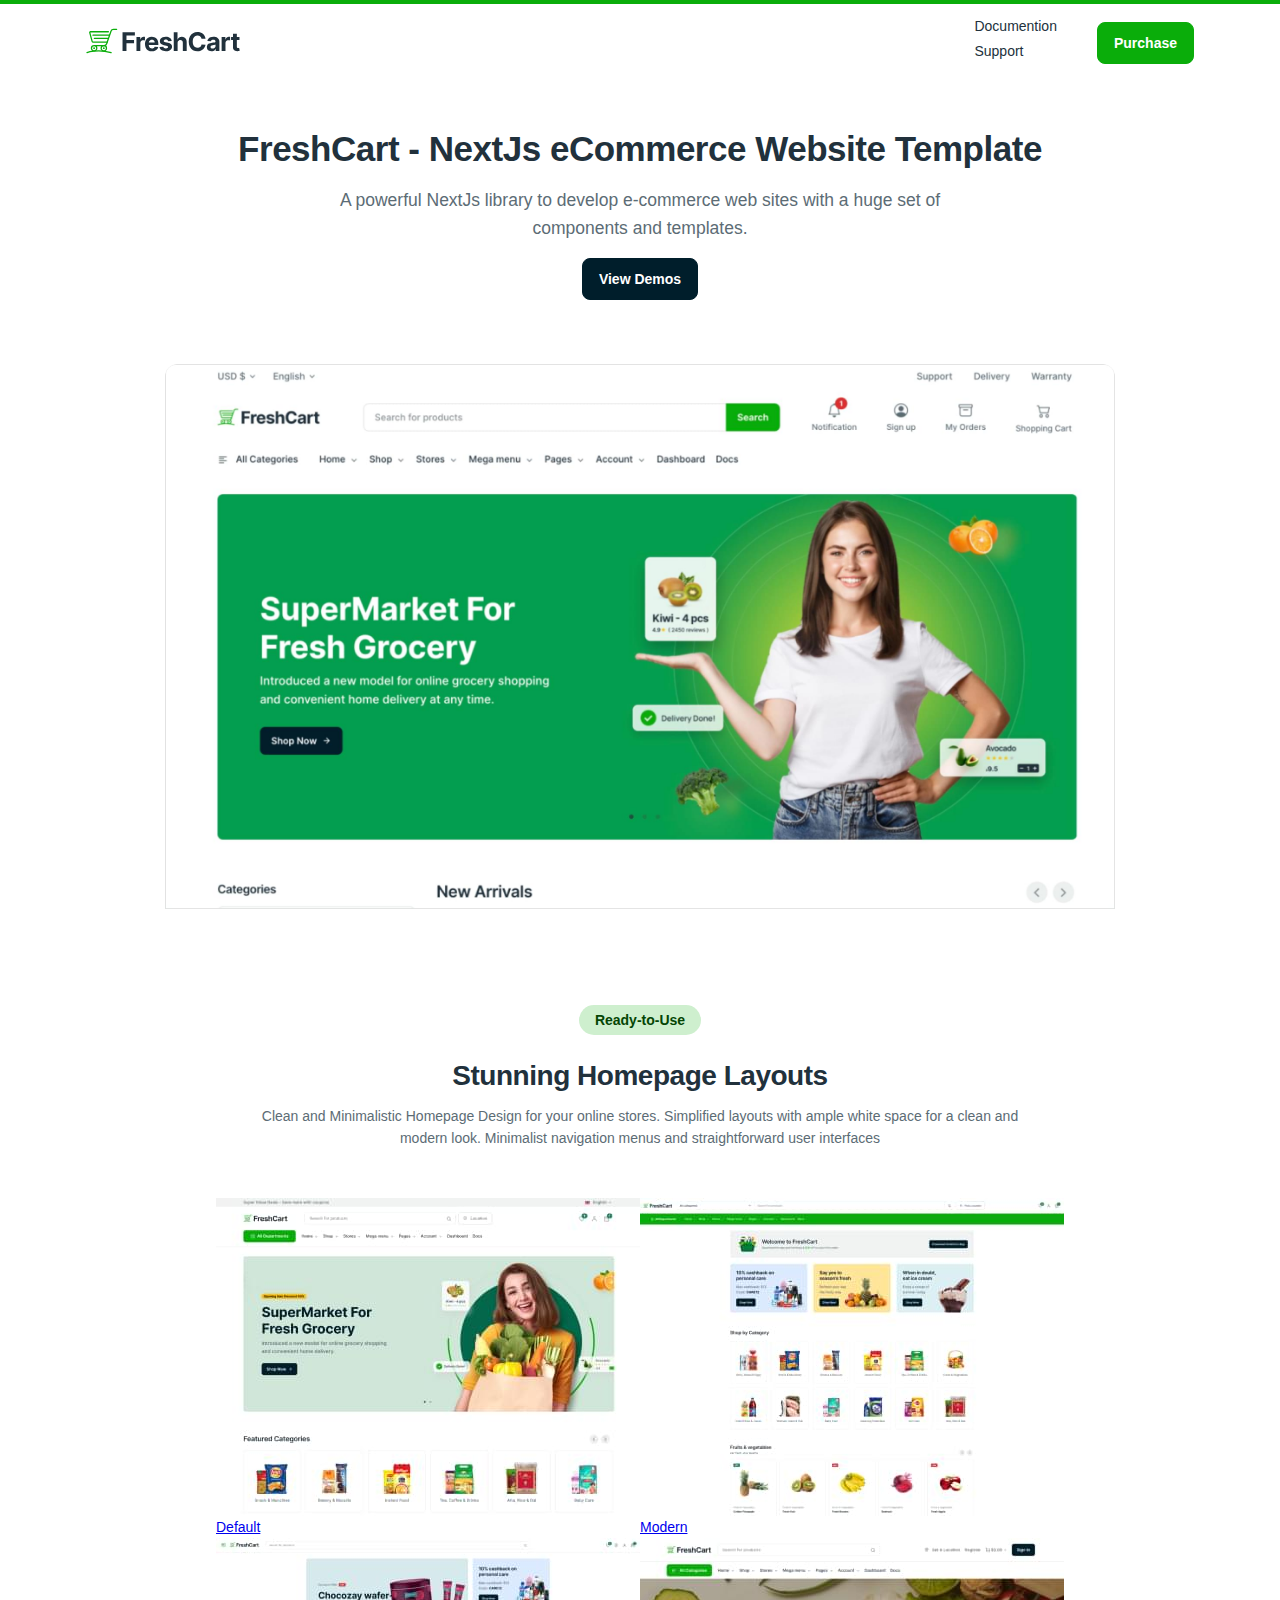
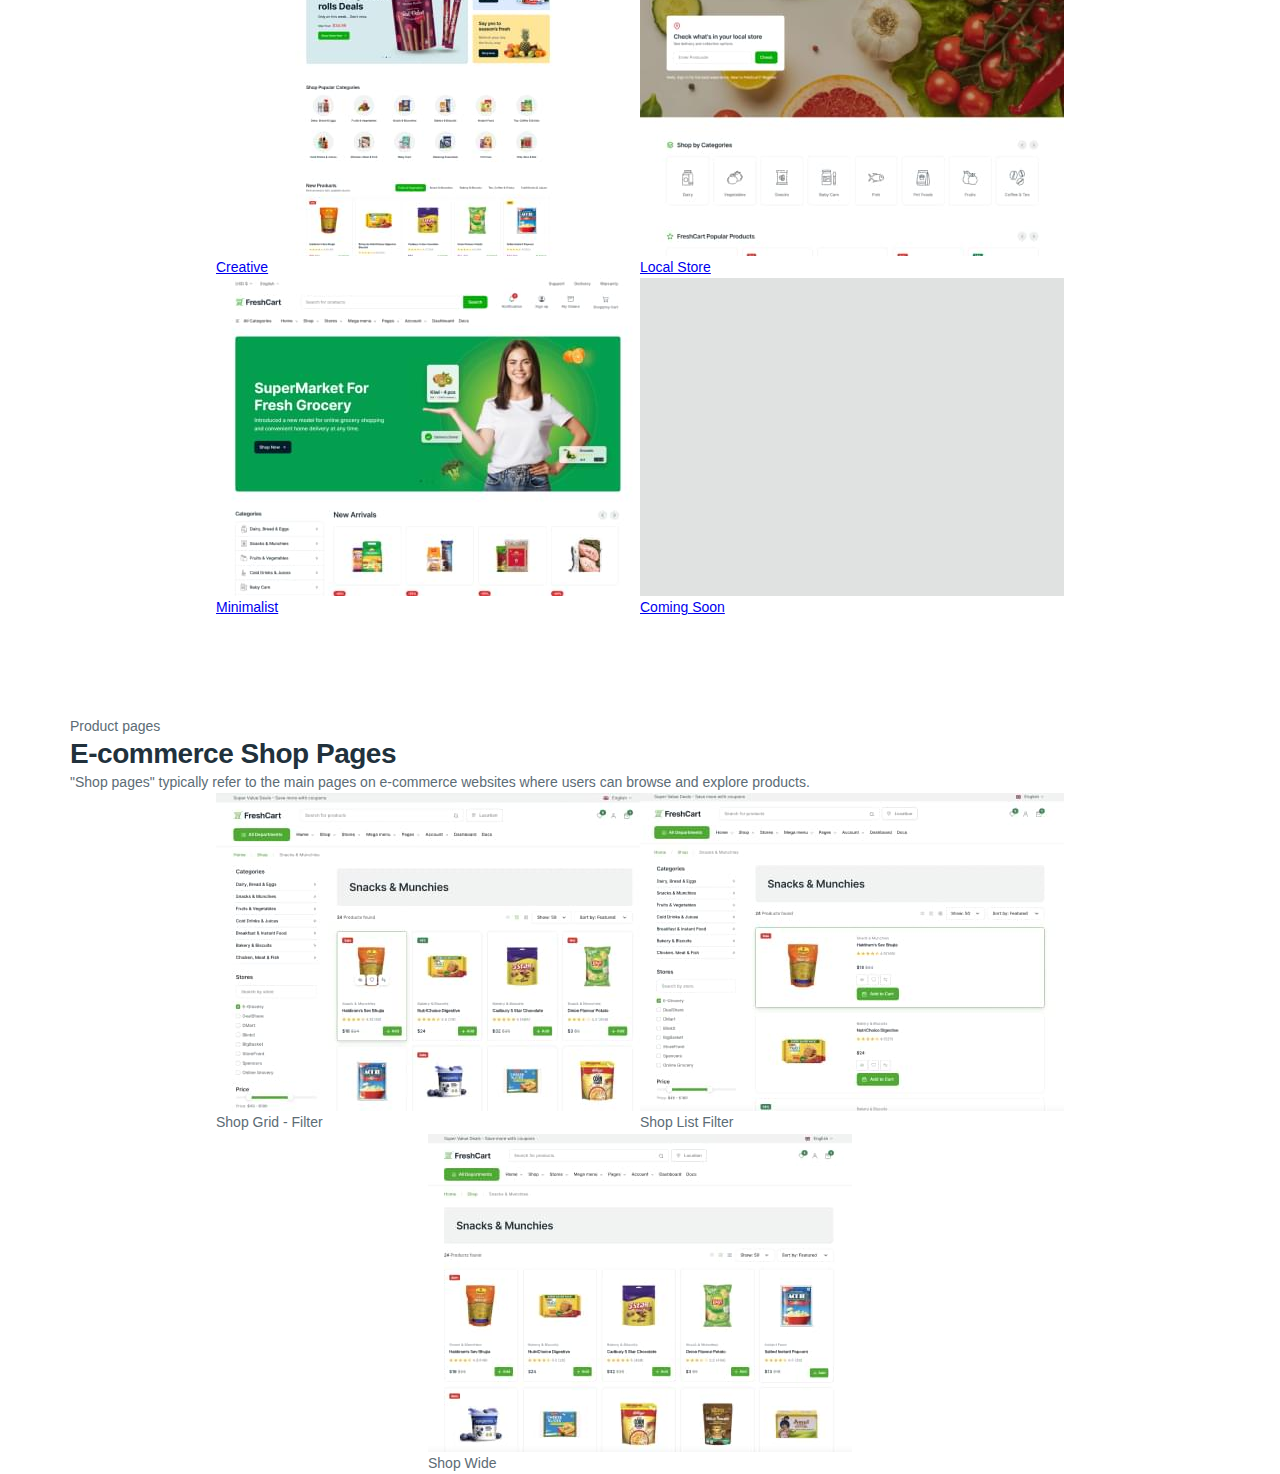
==== eCommerce_responsive/index.html @ 1b7510a8 "Ecommerce template with responsive" ====
<!DOCTYPE html>
<html lang="en">
<head>
    <meta charset="UTF-8">
    <meta name="viewport" content="width=device-width, initial-scale=1.0">
    <link rel="stylesheet" href="reset.css">
    <link rel="stylesheet" href="style.css">
    <title>eCommerce with responsive</title>
</head>
<body>
    <header>
        <nav class="navbar">
            <div class="container px-0">
                <a href="./index.html" class="navbar-brand">
                    <img src="../assets/freshcart-logo.svg" alt="freshcart">
                </a>
                <!-- <button></button> -->
                <div class="navbar-collapse">
                    <ul class="navbar-nav">
                        <li class="nav-item">
                            <a href="#" class="nav-link">Documention</a>
                        </li>
                        <li class="nav-item">
                            <a href="#" class="nav-link">Support</a>
                        </li>
                    </ul>
                    <div>
                        <a href="#" class="btn btn-primary">
                            Purchase
                        </a>
                    </div>
                </div>
            </div>
        </nav>
    </header>
    <main>
        <section class="pt-md-15" style="background-image: url(../assets/light-patten.svg) no-repeat; background-position: center; background-size: cover;">
            <div class="container">
                <div class="row gap-12 text-center">
                    <div class="offset-lg-1 col-lg-10 col-12">
                        <div class="text-center d-flex flex-column gap-12">
                            <div class="title">
                                <h1>FreshCart - NextJs eCommerce Website Template</h1>
                                <p>A powerful NextJs library to develop e-commerce web sites with a huge set of components and templates.</p>
                                <div>
                                    <a href="#" class="btn btn-dark">View Demos</a>
                                </div>
                            </div>
                            <div class="demo-img">
                                <img src="../assets/landing-img-1.jpg" alt="landing" class="demo-img">
                            </div>
                        </div>
                    </div>
                </div>
            </div>
        </section>
        <!-- home page  -->
        <section class="home_page py-lg-15 py-10">
            <div class="container">
                <div class="row">
                    <div class="col-lg-8 col-md-10 col-12 text-center">
                        <div class="home-page-text">
                            <div>
                                <span class="home-page-btn">Ready-to-Use</span>
                            </div>
                            <div class="home-text-main">
                                <h2>Stunning Homepage Layouts</h2>
                                <p>Clean and Minimalistic Homepage Design for your online stores. Simplified layouts with ample white space for a clean and modern look. Minimalist navigation menus and straightforward user interfaces</p>
                            </div>
                        </div>
                    </div>
                </div>
                <div class="row">
                    <div class="img_card">
                        <div class="card_content">
                            <div class="card">
                                <a href="#" target="_blank">
                                    <img src="../assets/home-page-1.jpg" alt="page-1" class="img">
                                </a>
                            </div>
                            <h3>
                                <a href="#">Default</a>
                            </h3>
                        </div>
                    </div>
                    <div class="img_card">
                        <div class="card_content">
                            <div class="card">
                                <a href="#" target="_blank">
                                    <img src="../assets/home-page-2.jpg" alt="page-2" class="img">
                                </a>
                            </div>
                            <h3>
                                <a href="#">Modern</a>
                            </h3>
                        </div>
                    </div>
                    <div class="img_card">
                        <div class="card_content">
                            <div class="card">
                                <a href="#" target="_blank">
                                    <img src="../assets/home-page-3.jpg" alt="page-3" class="img">
                                </a>
                            </div>
                            <h3>
                                <a href="#">Creative</a>
                            </h3>
                        </div>
                    </div>
                    <div class="img_card">
                        <div class="card_content">
                            <div class="card">
                                <a href="#" target="_blank">
                                    <img src="../assets/home-page-4.jpg" alt="page-4" class="img">
                                </a>
                            </div>
                            <h3>
                                <a href="#">Local Store</a>
                            </h3>
                        </div>
                    </div>
                    <div class="img_card">
                        <div class="card_content">
                            <div class="card">
                                <a href="#" target="_blank">
                                    <img src="../assets/home-page-5.jpg" alt="page-5" class="img">
                                </a>
                            </div>
                            <h3>
                                <a href="#">Minimalist</a>
                            </h3>
                        </div>
                    </div>
                    <div class="img_card">
                        <div class="card_content">
                            <div class="card">
                                <a href="#" target="_blank">
                                    <img src="../assets/homepage-coming-soon.jpg" alt="page-6" class="img">
                                </a>
                            </div>
                            <h3>
                                <a href="#">Coming Soon</a>
                            </h3>
                        </div>
                    </div>
                </div>
            </div>
        </section>
        <!-- features -->
        <section class="features">
            <div class="container">
                <div class="row"></div>
                <div class="row g-6">
                    <div></div>
                    <div></div>
                    <div></div>
                    <div></div>
                    <div></div>
                </div>
            </div>
        </section>
        <!-- shope pages -->
        <section class="shope_pages">
            <div class="container">
                <div class="row">
                    <div class="col-12">
                        <div>
                            <div>
                                <span>Product pages</span>
                            </div>
                            <div>
                                <h2>E-commerce Shop Pages</h2>
                                <p>"Shop pages" typically refer to the main pages on e-commerce websites where users can browse and explore products.</p>
                            </div>
                        </div>
                    </div>
                </div>
                <div class="row gy-lg-10 g-6">
                    <div>
                        <div class="card card-lift">
                            <img src="../assets/shop-grid-filter.jpg" alt="shop-grid-filter">
                        </div>
                        <h5>
                            Shop Grid - Filter
                        </h5>
                    </div>
                    <div>
                        <div class="card card-lift">
                            <img src="../assets/shop-list-filter.jpg" alt="shop-list-filter">
                        </div>
                        <h5>
                            Shop List Filter
                        </h5>
                    </div>
                    <div>
                        <div class="card card-lift">
                            <img src="../assets/shop-wide.jpg" alt="shop-wide">
                        </div>
                        <h5>
                            Shop Wide
                        </h5>
                    </div>
                </div>
            </div>
        </section>
        <!-- theme -->
        <section class="theme">
            <div class="container">
                <div class="row"></div>
                <div class="row ...">
                    <div></div>
                    <div></div>
                    <div></div>
                    <div></div>
                    <div></div>
                    <div></div>
                    <div></div>
                    <div></div>
                    <div></div>
                </div>
            </div>
        </section>
    </main>
    <footer>
        <!-- template -->
        <section class="template">
            <div class="container">
                <div class="row">
                    <div>
                        <div>
                            <div></div>
                            <div></div>
                        </div>
                    </div>
                </div>
            </div>
        </section>
    </footer>
</body>
</html>
---- eCommerce_responsive/style.css ----
* {
   
    box-sizing: border-box;
}
body {
    display: block;
    font-family: 'Inter', sans-serif;
    font-size: 0.875rem;
    font-weight: 500;
    line-height: 1.6;
    color: #5c6c75;
}
img {
    vertical-align: middle;
}
.px-0 {
    padding-left: 0;
    padding-right: 0;
}
.navbar {
    display: flex;
    position: absolute;
    align-items: center;
    justify-content: space-between;
    width: 100%;
    flex-wrap: wrap;
    padding: 0.625rem 1rem;
    border-width: 4px;
    border-top: 4px solid rgba(10, 173, 10, 1);
}
nav .container {
    display: flex;
    justify-content: space-between;
    align-items: center;
    margin: 0 auto;
    flex-wrap: inherit;
}
.navbar-brand {
    padding-bottom: .2rem;
    padding-top: 0;
    color: rgba(0, 0, 0, .9);
    font-size: 1.09375rem;
    margin-right: 1rem;
}
.navbar-collapse {
    display: flex;
    flex-basis: auto;
    flex-grow: 1;
    align-items: center;
}
.collapse:not(.show) {
    display: none;
}
.navbar-nav {
    display: flex;
    flex-direction: row;
    list-style: none;
    padding-left: 0;
    margin-left: auto;
    margin-bottom: .5rem;
    margin-right: 1rem;
}
.nav-link {
    display: block;
    color: #21313c;
    text-decoration: none;
    padding: 0 .5rem 0 .5rem;
    margin-right: 1rem;
    line-height: 1.8;
    font-size: 0.875rem;
    font-weight: 500;
}
.btn-primary {
    --background-color: #0aad0a;
    --border-color: #0aad0a;
}
.btn-dark {
    --background-color: #001e2b;
    --border-color: #001e2b;
}
.btn {
    display: inline-block; 
    padding: 0.55rem 1rem;
    background-color: var(--background-color);
    border: 1px solid var(--border-color);
    border-radius: 0.5rem;
    font-size: 0.875rem;
    font-weight: 600;
    line-height: 1.6;
    text-decoration: none;
    color: #fff;
}
.container {
    width: 100%;
    padding-left : 1rem;
    padding-right: 1rem;
    margin-left : auto;
    margin-right: auto;
    width: 100%;
}
.row {
    display: flex;
    flex-wrap: wrap;
    margin-right: -1rem;
    margin-left: -1rem;
    margin-top: 0;
    justify-content: center;
}
.title {
    display: flex;
    flex-direction: column;
    gap: 1rem;
    justify-content: center;
    align-items: center;
}
.title h1 {
    margin-bottom: 0;
    font-weight: 700;
    letter-spacing: -0.03rem;
    font-size: calc(1.34375rem + 1.125vw);
    color: #21313c;
    line-height: 1.2;
    margin-top: 0;
}
.title p {
    display: block;
    text-align: center;
    font-size: 1.09375rem;
    font-weight: 500;
    color: #5c6c75;
    line-height: 1.6;
}
.text-center {
    text-align: center;
}
.gap-12 {
    gap: 4rem;
}
.col-12 {
    flex: 0 0 auto;
    width: 100%;
}
.flex-column {
    flex-direction: column;
}
.d-flex {
    display: flex;
}
.py-10 {
    padding: 3rem 0 3rem 0;
}
.demo-img {
    height: auto;
    width: 100%;
    border-top-left-radius: 0.75rem;
    border-top-right-radius: 0.75rem;
    vertical-align: middle;
    overflow: clip;
}
/* home page */
.home {
    display: block;
    padding: 3rem 0 3rem 0;
}
.home-page-btn {
    display: inline-block;
    border-radius: 50rem;
    background-color: #ceefce;
    color: #044504;
    font-size: .875rem;
    padding: .5rem 1rem .5rem 1rem;
    font-weight: 700;
    line-height: 1;
    text-align: center;
    vertical-align: baseline;
    white-space: nowrap;
}
.home-page-text {
    display: flex;
    flex-direction: column;
    text-align: center;
    margin-bottom: 3rem;
    gap: 1.5rem;
}
.home-text-main {
    display: flex;
    flex-direction: column;
    gap: .75rem;
}
h2 {
    color: #21313c;
    font-weight: 600;
    line-height: 1.2;
    font-size: calc(1.3rem + .6vw);
    letter-spacing: -.03rem;
}
@media (min-width: 576px){
    .container {
        max-width: 540px;
    }
    .navbar-nav {
        flex-direction: column;
    }
}
@media (min-width: 768px){
    .container {
        max-width: 720px;
    }
    .navbar {
        flex-wrap: nowrap;
        justify-content: flex-start;
    }
    .navbar-nav {
        flex-direction: column;
    }
    .title p {
        margin: 0 5rem 0 5rem;
    }
    .pt-md-15 {
        padding-top: 6rem;
    }
    .col-md-10 {
        flex: 0 0 auto;
        width: 83.33333333333%;
    }
}
@media (min-width: 992px){
    .offset-lg-1 {
        /* margin-left: 8.3333333333% */
    }
    .col-lg-10 {
        flex: 0 0 auto;
        width: 83.333333333%;
    }
    .col-lg-8 {
        flex: 0 0 auto;
        width: 66.6666666667%;
    }
    .container {
        max-width: 960px;
    }
    .pt-md-15 {
        padding-top: 8rem;
    }
    .py-lg-15 {
        padding: 6rem 0 6rem 0;
    }
}
@media (min-width: 1200px){
    .container {
        max-width: 1140px;
    }
    .title p {
        margin: 0 10rem 0 10rem;
    }
    .title h1 {
        font-size: 2.1875rem;
    }
    h2 {
        font-size: 1.75rem;
    }
}
@media (min-width: 1400px){
    .container {
        max-width: 1320px;
    }
    .navbar-nav{
        display: flex;
        flex-direction: row;
    }
    .mx-xxl-9 {
        margin: 0 2.5rem 0 2.5rem;
    }
}
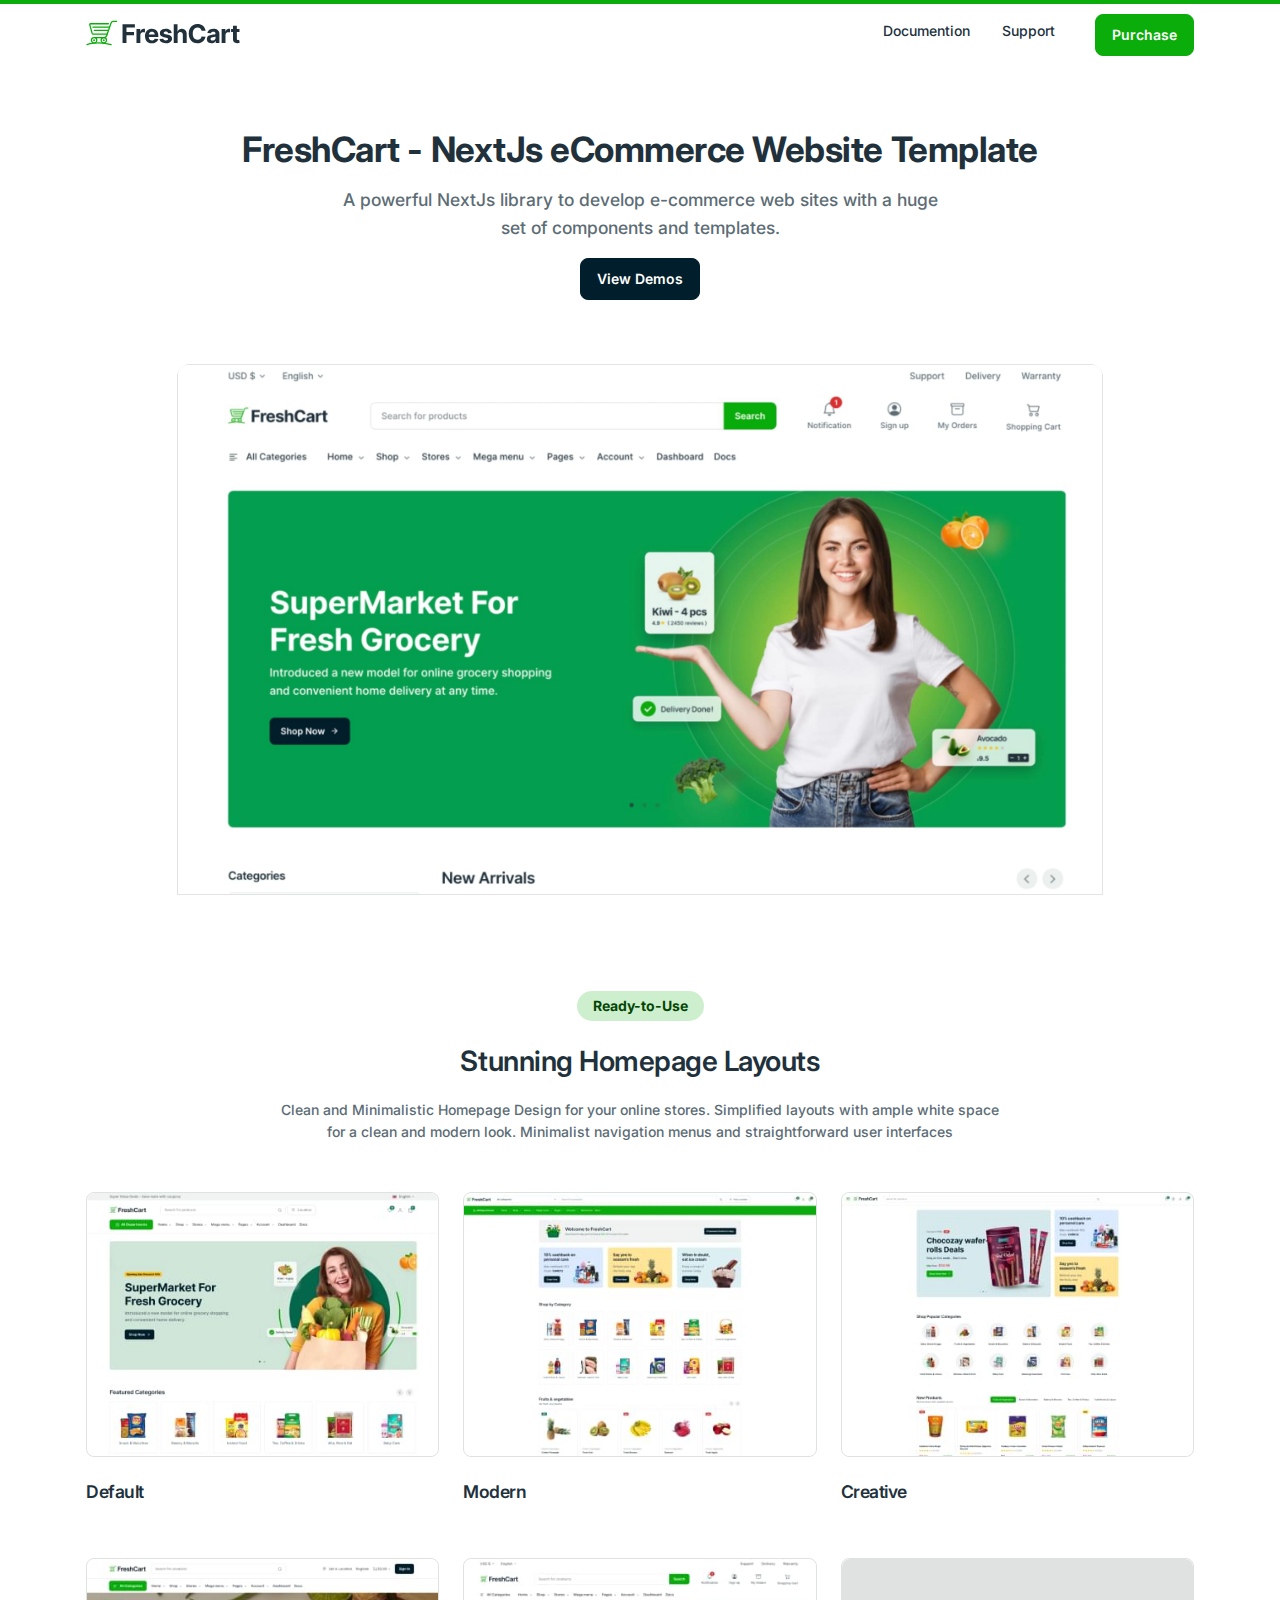
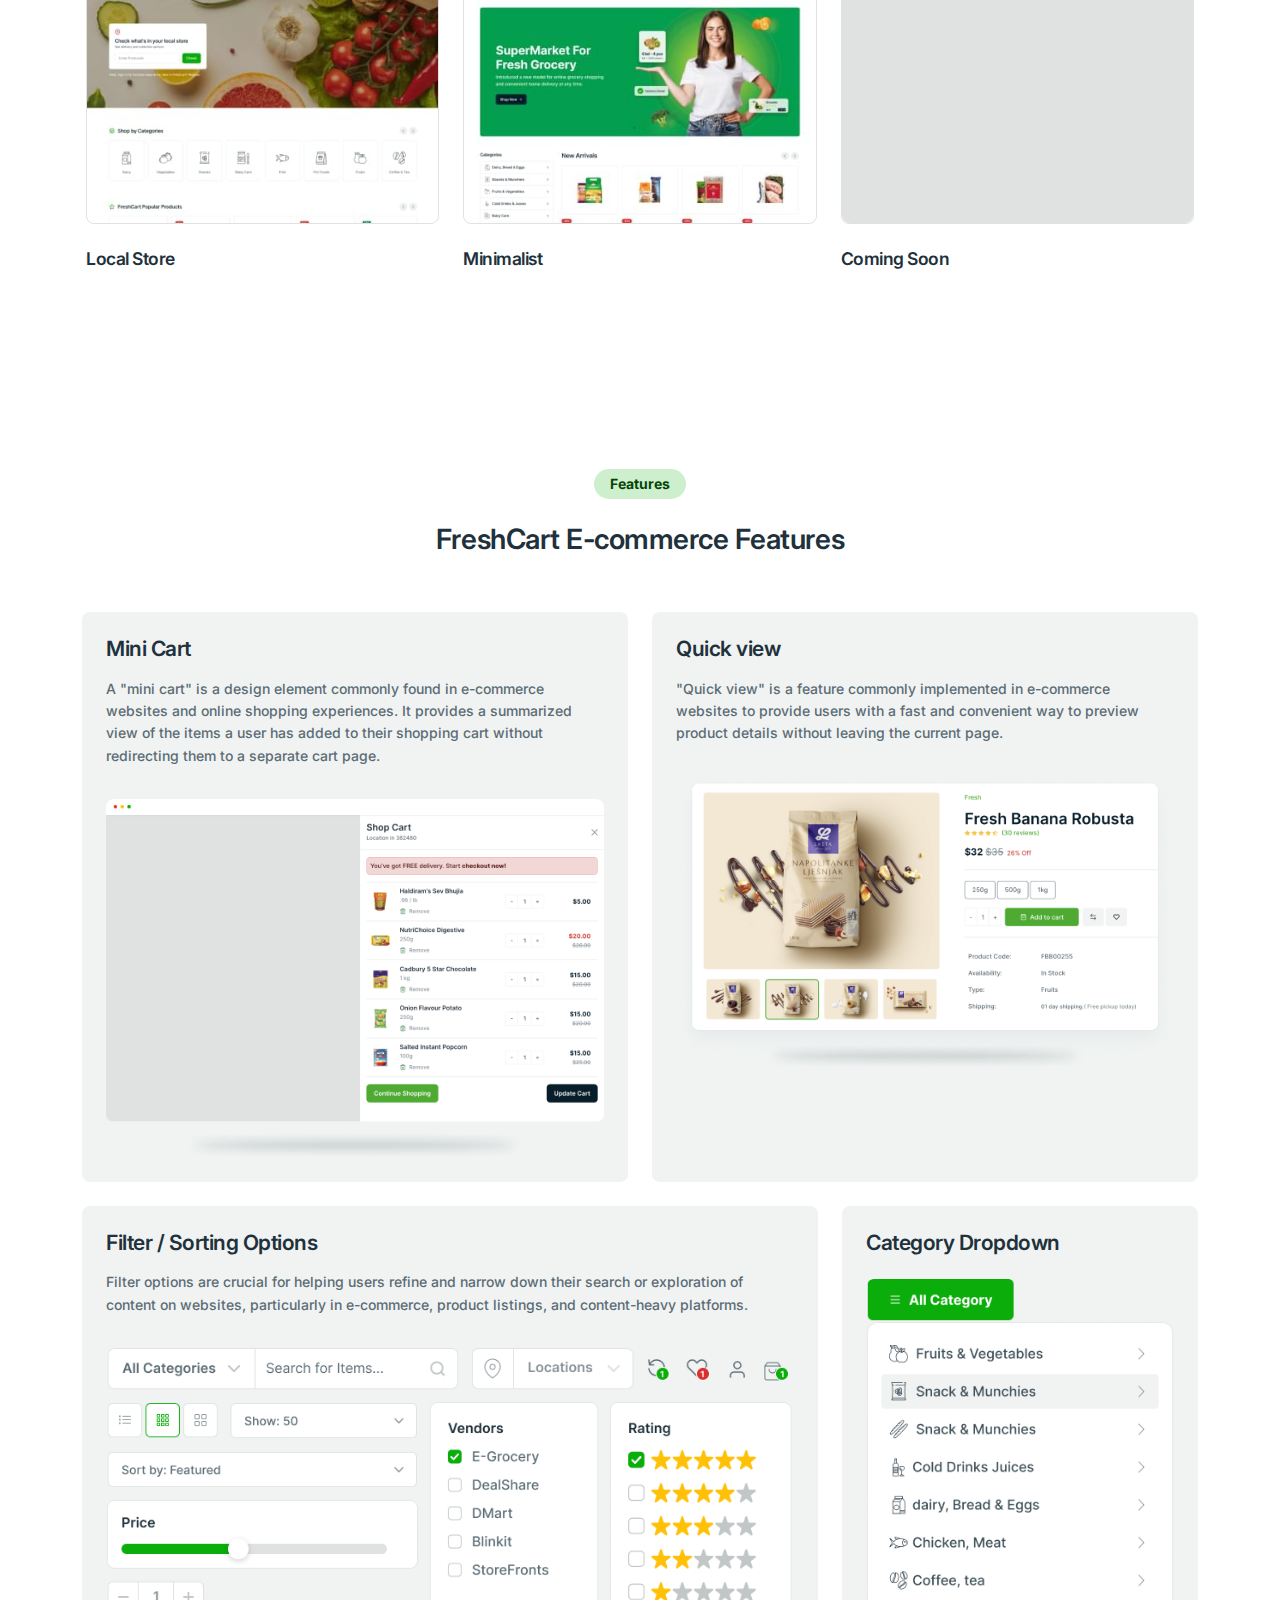
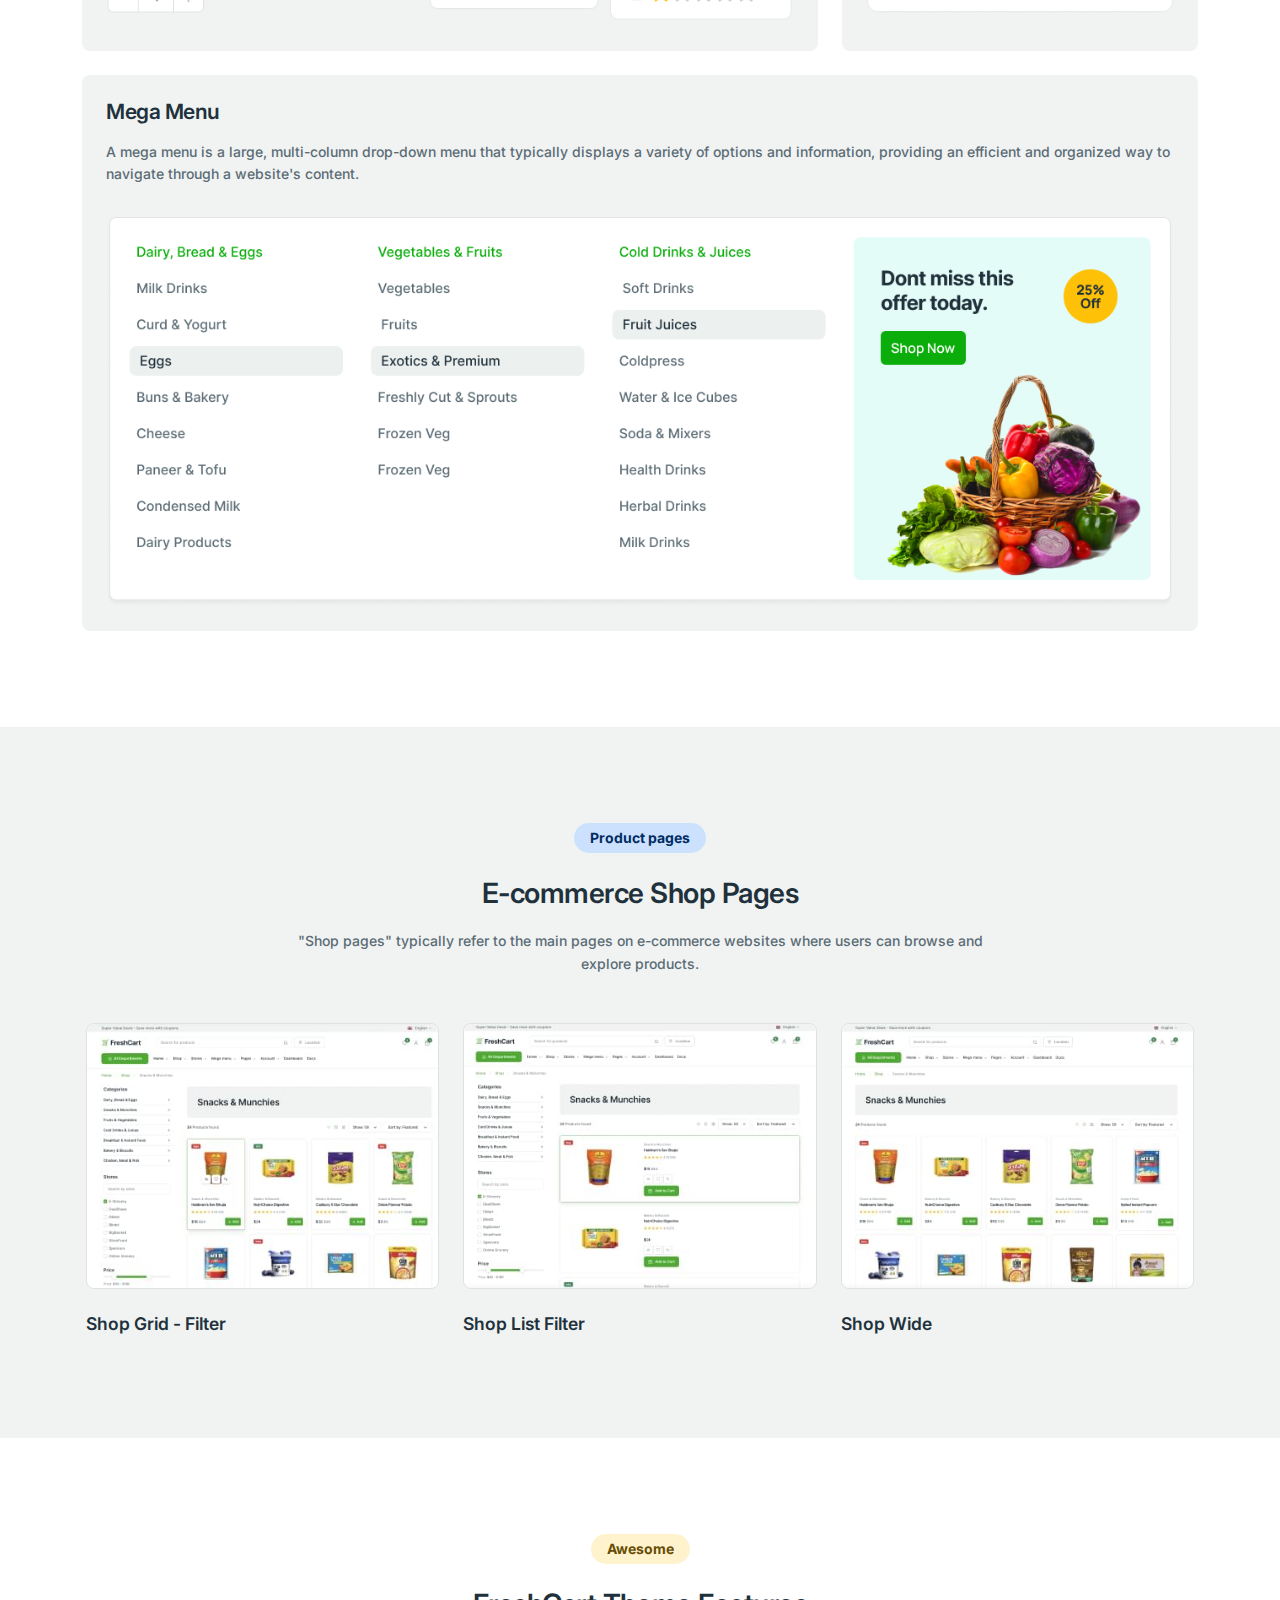
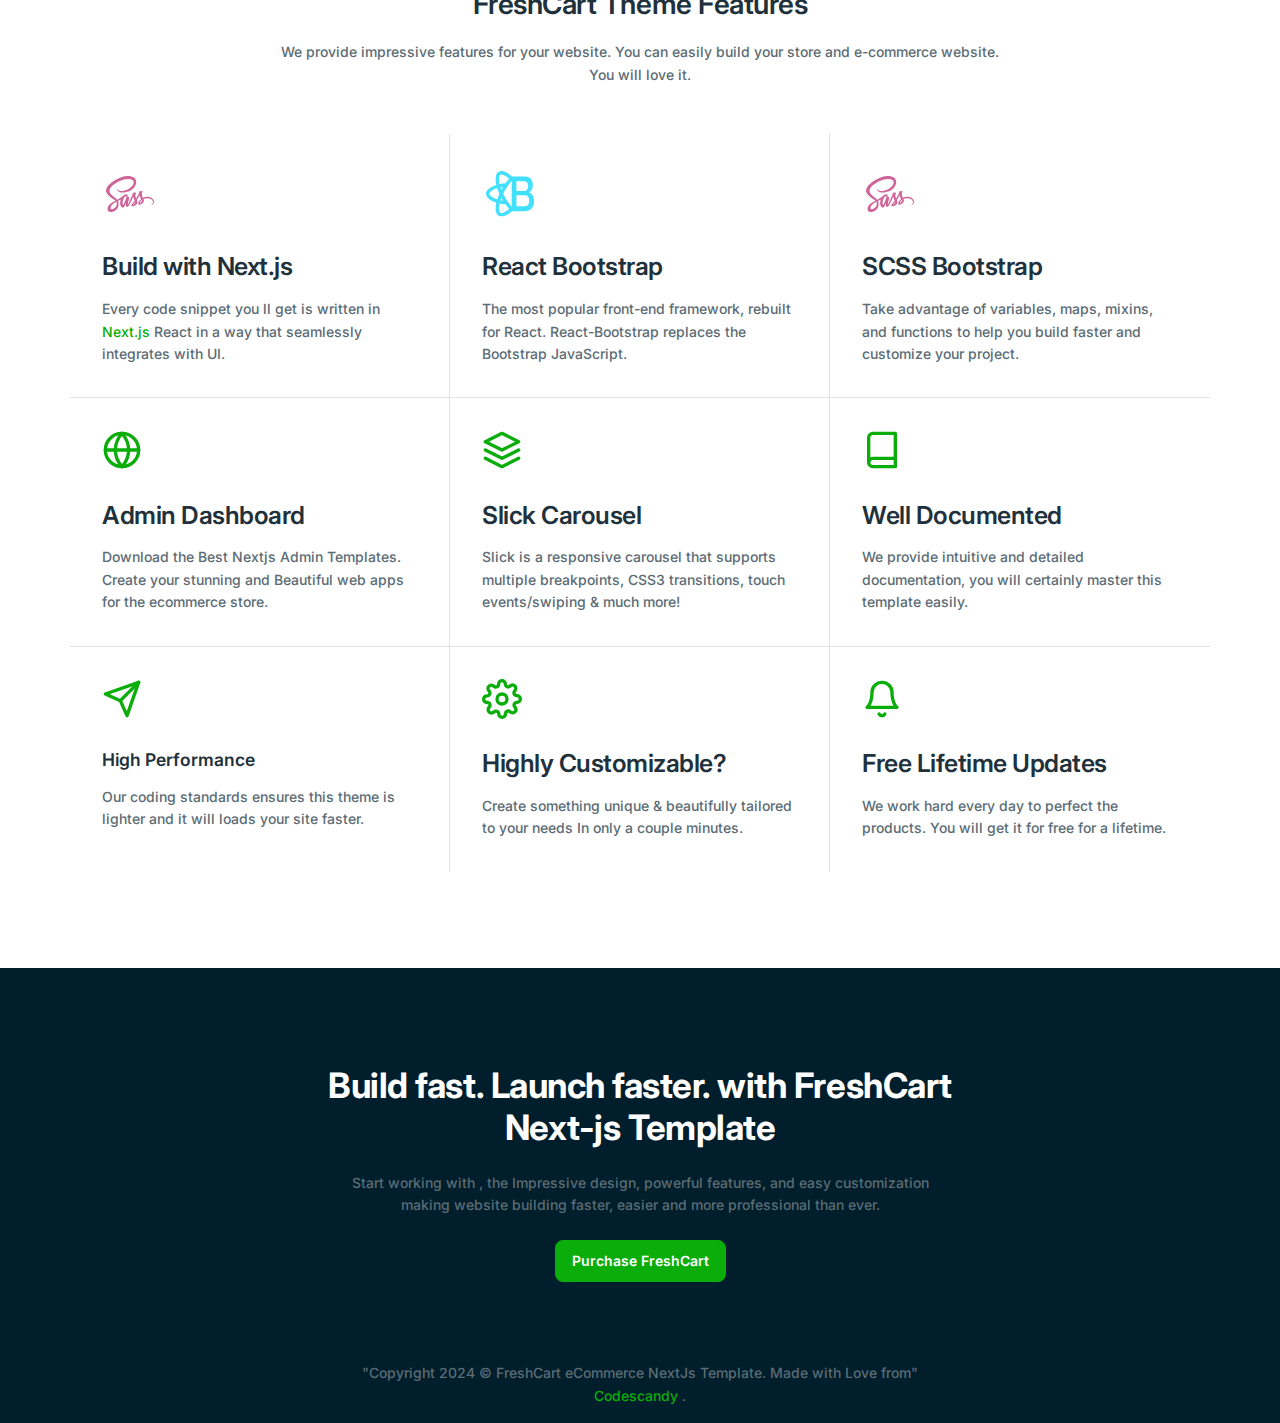
==== commit ccb98655: "Completed: eCommerce website template with Responsive" ====
--- a/eCommerce_responsive/index.html
+++ b/eCommerce_responsive/index.html
@@ -3,6 +3,9 @@
 <head>
     <meta charset="UTF-8">
     <meta name="viewport" content="width=device-width, initial-scale=1.0">
+    <link rel="preconnect" href="https://fonts.googleapis.com">
+    <link rel="preconnect" href="https://fonts.gstatic.com" crossorigin>
+    <link href="https://fonts.googleapis.com/css2?family=Inter:ital,opsz,wght@0,14..32,100..900;1,14..32,100..900&family=Source+Code+Pro:ital,wght@0,200..900;1,200..900&display=swap" rel="stylesheet">
     <link rel="stylesheet" href="reset.css">
     <link rel="stylesheet" href="style.css">
     <title>eCommerce with responsive</title>
@@ -34,7 +37,7 @@
         </nav>
     </header>
     <main>
-        <section class="pt-md-15" style="background-image: url(../assets/light-patten.svg) no-repeat; background-position: center; background-size: cover;">
+        <section class="pt-md-15" style="background: url(https://freshcart-nextjs.codescandy.com/assets/images/overview/light-patten.svg) no-repeat; background-position: center; background-size: cover">
             <div class="container">
                 <div class="row gap-12 text-center">
                     <div class="offset-lg-1 col-lg-10 col-12">
@@ -55,7 +58,7 @@
             </div>
         </section>
         <!-- home page  -->
-        <section class="home_page py-lg-15 py-10">
+        <section class="home_page py-lg-15 py-10" style="background-color: #fff;">
             <div class="container">
                 <div class="row">
                     <div class="col-lg-8 col-md-10 col-12 text-center">
@@ -70,16 +73,16 @@
                         </div>
                     </div>
                 </div>
-                <div class="row">
-                    <div class="img_card">
-                        <div class="card_content">
-                            <div class="card">
-                                <a href="#" target="_blank">
-                                    <img src="../assets/home-page-1.jpg" alt="page-1" class="img">
-                                </a>
-                            </div>
-                            <h3>
-                                <a href="#">Default</a>
+                <div class="row home_page_img g-6">
+                    <div class="img_card">
+                        <div class="card_content">
+                            <div class="card">
+                                <a href="#" target="_blank">
+                                    <img src="../assets/home-page-1.jpg" alt="page-1" class="img_main">
+                                </a>
+                            </div>
+                            <h3 class="h5">
+                                <a href="#" class="text-inherit">Default</a>
                             </h3>
                         </div>
                     </div>
@@ -87,11 +90,11 @@
                         <div class="card_content">
                             <div class="card">
                                 <a href="#" target="_blank">
-                                    <img src="../assets/home-page-2.jpg" alt="page-2" class="img">
-                                </a>
-                            </div>
-                            <h3>
-                                <a href="#">Modern</a>
+                                    <img src="../assets/home-page-2.jpg" alt="page-2" class="img_main">
+                                </a>
+                            </div>
+                            <h3 class="h5">
+                                <a href="#" class="text-inherit">Modern</a>
                             </h3>
                         </div>
                     </div>
@@ -99,11 +102,11 @@
                         <div class="card_content">
                             <div class="card">
                                 <a href="#" target="_blank">
-                                    <img src="../assets/home-page-3.jpg" alt="page-3" class="img">
-                                </a>
-                            </div>
-                            <h3>
-                                <a href="#">Creative</a>
+                                    <img src="../assets/home-page-3.jpg" alt="page-3" class="img_main">
+                                </a>
+                            </div>
+                            <h3 class="h5">
+                                <a href="#" class="text-inherit">Creative</a>
                             </h3>
                         </div>
                     </div>
@@ -111,11 +114,11 @@
                         <div class="card_content">
                             <div class="card">
                                 <a href="#" target="_blank">
-                                    <img src="../assets/home-page-4.jpg" alt="page-4" class="img">
-                                </a>
-                            </div>
-                            <h3>
-                                <a href="#">Local Store</a>
+                                    <img src="../assets/home-page-4.jpg" alt="page-4" class="img_main">
+                                </a>
+                            </div>
+                            <h3 class="h5">
+                                <a href="#" class="text-inherit">Local Store</a>
                             </h3>
                         </div>
                     </div>
@@ -123,11 +126,11 @@
                         <div class="card_content">
                             <div class="card">
                                 <a href="#" target="_blank">
-                                    <img src="../assets/home-page-5.jpg" alt="page-5" class="img">
-                                </a>
-                            </div>
-                            <h3>
-                                <a href="#">Minimalist</a>
+                                    <img src="../assets/home-page-5.jpg" alt="page-5" class="img_main">
+                                </a>
+                            </div>
+                            <h3 class="h5">
+                                <a href="#" class="text-inherit">Minimalist</a>
                             </h3>
                         </div>
                     </div>
@@ -135,11 +138,11 @@
                         <div class="card_content">
                             <div class="card">
                                 <a href="#" target="_blank">
-                                    <img src="../assets/homepage-coming-soon.jpg" alt="page-6" class="img">
-                                </a>
-                            </div>
-                            <h3>
-                                <a href="#">Coming Soon</a>
+                                    <img src="../assets/homepage-coming-soon.jpg" alt="page-6" class="img_main">
+                                </a>
+                            </div>
+                            <h3 class="h5">
+                                <a href="#" class="text-inherit">Coming Soon</a>
                             </h3>
                         </div>
                     </div>
@@ -147,76 +150,357 @@
             </div>
         </section>
         <!-- features -->
-        <section class="features">
+        <section class="py-10 py-15">
             <div class="container">
-                <div class="row"></div>
-                <div class="row g-6">
-                    <div></div>
-                    <div></div>
-                    <div></div>
-                    <div></div>
-                    <div></div>
+                <div class="row">
+                    <div class="col-lg-8 col-md-10 col-12 text-center">
+                        <div class="features-title">
+                            <div>
+                                <span class="home-page-btn">Features</span>
+                            </div>
+                            <div class="home-text-main">
+                                <h2>FreshCart E-commerce Features</h2>
+                            </div>
+                        </div>
+                    </div>
+                </div>
+                <div class="row mg-2">
+                    <div class="col-md-6">
+                        <div class="features_card gap-lg-8">
+                            <!-- text  -->
+                            <div class="features_item">
+                                <h3>Mini Cart</h3>
+                                <p class="p-12">A "mini cart" is a design element commonly found in e-commerce websites and online shopping experiences. It provides a summarized view of the items a user has added to their shopping cart without redirecting them to a separate cart page.</p>
+                            </div>
+                            <!-- image  -->
+                            <div>
+                                <img src="../assets/feature-1.png" alt="feature-1" class="features_img">
+                            </div>
+                        </div>
+                    </div>
+                    <div class="col-md-6">
+                        <div class="features_card gap-lg-8">
+                            <!-- text -->
+                            <div class="features_item">
+                                <h3>Quick view</h3>
+                                <p class="p-15">"Quick view" is a feature commonly implemented in e-commerce websites to provide users with a fast and convenient way to preview product details without leaving the current page.</p>
+                            </div>
+                            <!-- image -->
+                            <div>
+                                <img src="../assets/feature-2.png" alt="feature-2" class="features_img">
+                            </div>
+                        </div>
+                    </div>
+                    <div class="col-lg-8 col-md-6">
+                        <div class="features_card gap-lg-8">
+                            <div class="features_item">
+                                <h3>Filter / Sorting Options</h3>
+                                <p class="p-12">Filter options are crucial for helping users refine and narrow down their search or exploration of content on websites, particularly in e-commerce, product listings, and content-heavy platforms.</p>
+                            </div>
+                            <div>
+                                <img src="../assets/feature-3.png" alt="feature-3" class="features_img">
+                            </div>
+                        </div>
+                    </div>
+                    <div class="col-lg-4 col-md-6">
+                        <div class="features_card_2 gap-lg-8">
+                            <div class="features_item gap-2">
+                                <h3>Category Dropdown</h3>
+                                <div>
+                                    <img src="../assets/feature-4.png" alt="feature-4" class="features_img">
+                                </div>
+                            </div>
+                        </div>
+                    </div>
+                    <div class="col-12">
+                        <div class="features_card gap-lg-8">
+                            <div class="features_item">
+                                <h3>Mega Menu</h3>
+                                <p>A mega menu is a large, multi-column drop-down menu that typically displays a variety of options and information, providing an efficient and organized way to navigate through a website's content.</p>
+                            </div>
+                            <div>
+                                <img src="../assets/feature-5.png" alt="feature-5" class="features_img">
+                            </div>
+                        </div>
+                        
+                    </div>
                 </div>
             </div>
         </section>
         <!-- shope pages -->
-        <section class="shope_pages">
+        <section class="py-10 py-15" style="background-color: #f0f3f2">
             <div class="container">
                 <div class="row">
-                    <div class="col-12">
-                        <div>
-                            <div>
-                                <span>Product pages</span>
-                            </div>
-                            <div>
+                    <div class="col-lg-8 col-md-10 col-12 text-center">
+                        <div class="home-page-text">
+                            <div>
+                                <span class="shope-page-btn">Product pages</span>
+                            </div>
+                            <div class="home-text-main">
                                 <h2>E-commerce Shop Pages</h2>
                                 <p>"Shop pages" typically refer to the main pages on e-commerce websites where users can browse and explore products.</p>
                             </div>
                         </div>
                     </div>
                 </div>
-                <div class="row gy-lg-10 g-6">
-                    <div>
-                        <div class="card card-lift">
-                            <img src="../assets/shop-grid-filter.jpg" alt="shop-grid-filter">
-                        </div>
-                        <h5>
-                            Shop Grid - Filter
-                        </h5>
-                    </div>
-                    <div>
-                        <div class="card card-lift">
-                            <img src="../assets/shop-list-filter.jpg" alt="shop-list-filter">
-                        </div>
-                        <h5>
-                            Shop List Filter
-                        </h5>
-                    </div>
-                    <div>
-                        <div class="card card-lift">
-                            <img src="../assets/shop-wide.jpg" alt="shop-wide">
-                        </div>
-                        <h5>
-                            Shop Wide
-                        </h5>
+                <div class="row home_page_img g-6">
+                    <div class="img_card">
+                        <div class="card_content">
+                            <div class="card">
+                                <a href="#" target="_blank">
+                                    <img src="../assets/shop-grid-filter.jpg" alt="shop-grid-filter" class="img_main">
+                                </a>
+                            </div>
+                            <h5>
+                                <a href="#" class="text-inherit">Shop Grid - Filter</a>
+                            </h5>
+                        </div>
+                    </div>
+                    <div class="img_card">
+                        <div class="card_content">
+                            <div class="card">
+                                <a href="#" target="_blank">
+                                    <img src="../assets/shop-list-filter.jpg" alt="shop-list-filter" class="img_main">
+                                </a>
+                            </div>
+                            <h5>
+                                <a href="#" class="text-inherit">Shop List Filter</a>
+                            </h5>
+                        </div>
+                    </div>
+                    <div class="img_card">
+                        <div class="card_content">
+                            <div class="card">
+                                <a href="#" target="_blank">
+                                    <img src="../assets/shop-wide.jpg" alt="shop-wide" class="img_main">
+                                </a>
+                            </div>
+                            <h5>
+                                <a href="#" class="text-inherit">Shop Wide</a>
+                            </h5>
+                        </div>
                     </div>
                 </div>
             </div>
         </section>
         <!-- theme -->
-        <section class="theme">
+        <section class="py-15 py-10">
             <div class="container">
-                <div class="row"></div>
-                <div class="row ...">
-                    <div></div>
-                    <div></div>
-                    <div></div>
-                    <div></div>
-                    <div></div>
-                    <div></div>
-                    <div></div>
-                    <div></div>
-                    <div></div>
+                <div class="row">
+                    <div class="col-lg-8 col-md-10 col-12 text-center">
+                        <div class="home-page-text">
+                            <div>
+                                <span class="theme-page-btn">Awesome</span>
+                            </div>
+                            <div class="home-text-main">
+                                <h2>FreshCart Theme Features</h2>
+                                <p>We provide impressive features for your website. You can easily build your store and e-commerce website. You will love it.</p>
+                            </div>
+                        </div>
+                    </div>
+                </div>
+                <div class="theme_row row-cols-1 row-cols-md-2 row-cols-lg-3">
+                    <div class="col border-end-md border-bottom">
+                        <div class="theme_card">
+                            <!-- icon  -->
+                            <div>
+                                <svg width="56" height="56" viewBox="0 0 56 56" fill="none" xmlns="http://www.w3.org/2000/svg">
+                                    <g clip-path="url(#clip0_4374_564)">
+                                       <path
+                                          d="M45.3054 30.6812C43.6273 30.6906 42.1741 31.0937 40.9554 31.6937C40.5054 30.8031 40.0554 30.0249 39.9805 29.4437C39.8961 28.7687 39.793 28.3562 39.8961 27.55C39.9991 26.7437 40.4679 25.5999 40.4679 25.5062C40.4584 25.4218 40.3647 25.0093 39.3991 24.9999C38.4336 24.9905 37.5991 25.1874 37.5054 25.4405C37.4116 25.6937 37.2241 26.2749 37.1022 26.8749C36.9335 27.7562 35.171 30.878 34.1679 32.5187C33.8397 31.8812 33.5585 31.3187 33.5022 30.8686C33.4179 30.1937 33.3147 29.7811 33.4179 28.9749C33.521 28.1686 33.9897 27.0249 33.9897 26.9312C33.9804 26.8468 33.8866 26.4343 32.9211 26.4249C31.9554 26.4155 31.1211 26.6124 31.0273 26.8655C30.9336 27.1187 30.8305 27.7187 30.6242 28.2999C30.4272 28.8812 28.0835 34.0937 27.4741 35.453C27.1647 36.1468 26.893 36.6999 26.696 37.0749C26.4991 37.4499 26.6866 37.103 26.6679 37.1405C26.4991 37.4593 26.4054 37.6374 26.4054 37.6374V37.6469C26.2741 37.8812 26.1335 38.1062 26.0678 38.1062C26.0209 38.1062 25.9272 37.478 26.0865 36.6156C26.4334 34.8062 27.2772 31.9844 27.2679 31.8812C27.2679 31.8344 27.4272 31.3374 26.724 31.0844C26.0397 30.8312 25.796 31.2531 25.7397 31.2531C25.6834 31.2531 25.6365 31.4031 25.6365 31.4031C25.6365 31.4031 26.3959 28.2251 24.1834 28.2251C22.7959 28.2251 20.8834 29.7345 19.9365 31.1126C19.3365 31.4407 18.0615 32.1344 16.7115 32.8751C16.1959 33.1563 15.6615 33.4563 15.1553 33.7282L15.0522 33.6155C12.371 30.7562 7.41162 28.7312 7.61787 24.8874C7.69287 23.4905 8.18038 19.8062 17.143 15.3437C24.4836 11.6874 30.3617 12.6905 31.3835 14.9218C32.8366 18.1093 28.2429 24.0343 20.6117 24.8874C17.7055 25.2155 16.1772 24.0905 15.793 23.6687C15.3898 23.228 15.3336 23.2093 15.1836 23.2937C14.9398 23.4249 15.0898 23.8187 15.1836 24.053C15.4086 24.6437 16.3461 25.6937 17.9398 26.2187C19.3366 26.678 22.7492 26.9312 26.8742 25.3374C31.4961 23.5468 35.1055 18.578 34.0461 14.4249C32.968 10.1968 25.9555 8.80928 19.3273 11.1624C15.3804 12.5687 11.1054 14.7624 8.03038 17.6405C4.37412 21.053 3.79287 24.0343 4.03662 25.2718C4.88984 29.6874 10.9741 32.5655 13.4116 34.6937C13.2898 34.7592 13.1772 34.8248 13.0741 34.8812C11.8554 35.4811 7.21475 37.9093 6.05225 40.4779C4.73975 43.3842 6.2585 45.4749 7.271 45.7562C10.4023 46.628 13.6085 45.0624 15.3429 42.4843C17.0678 39.9062 16.8616 36.5593 16.0647 35.0312L16.0365 34.9749L16.9928 34.4124C17.6116 34.0468 18.221 33.7093 18.7553 33.4186C18.4554 34.2342 18.2397 35.1998 18.1272 36.6061C17.996 38.2562 18.671 40.3936 19.5616 41.2373C19.9554 41.6028 20.4241 41.6123 20.7148 41.6123C21.746 41.6123 22.2148 40.7591 22.7304 39.7373C23.3679 38.4904 23.9304 37.0467 23.9304 37.0467C23.9304 37.0467 23.2272 40.9561 25.1491 40.9561C25.8522 40.9561 26.5554 40.0467 26.8741 39.5779V39.5873C26.8741 39.5873 26.8929 39.5592 26.9304 39.4936C26.9697 39.4354 27.0072 39.376 27.0429 39.3155V39.2968C27.3241 38.8093 27.9522 37.6937 28.8897 35.8468C30.099 33.4655 31.2616 30.4843 31.2616 30.4843C31.2616 30.4843 31.3741 31.2155 31.721 32.4155C31.9272 33.1281 32.3772 33.9062 32.724 34.6655C32.4428 35.0593 32.274 35.2844 32.274 35.2844L32.2834 35.2937C32.0585 35.5937 31.8053 35.9126 31.5429 36.2312C30.5866 37.375 29.4429 38.6782 29.2929 39.0532C29.1147 39.4937 29.1523 39.8219 29.4991 40.0845C29.7522 40.272 30.2022 40.3094 30.6804 40.272C31.5429 40.2156 32.1429 40.0001 32.4429 39.8687C32.9116 39.7 33.446 39.4469 33.9616 39.0719C34.8991 38.3782 35.471 37.3938 35.4147 36.0813C35.3866 35.3595 35.1523 34.647 34.8616 33.972C34.946 33.8501 35.0305 33.7281 35.1147 33.597C36.596 31.4312 37.7397 29.0501 37.7397 29.0501C37.7397 29.0501 37.8522 29.7813 38.1991 30.9813C38.3772 31.5907 38.7335 32.2564 39.0522 32.9127C37.6647 34.0471 36.7929 35.3596 36.4929 36.2221C35.9398 37.8158 36.371 38.5377 37.1866 38.7064C37.5522 38.7814 38.0773 38.6127 38.4709 38.4439C38.9584 38.2846 39.549 38.0126 40.0929 37.6096C41.0304 36.9158 41.9304 35.9502 41.8835 34.6471C41.8554 34.0471 41.696 33.4564 41.4804 32.8939C42.6616 32.4064 44.1897 32.1252 46.1304 32.3596C50.3022 32.8471 51.1273 35.4533 50.968 36.5408C50.8086 37.6284 49.9367 38.2283 49.646 38.4158C49.3554 38.5939 49.2616 38.6597 49.2897 38.7908C49.3273 38.9878 49.4585 38.9783 49.7116 38.9409C50.0585 38.8846 51.9054 38.0503 51.9804 36.0441C52.0929 33.4656 49.646 30.6531 45.3054 30.6812ZM13.1304 41.528C11.7522 43.0374 9.81163 43.6093 8.98662 43.1218C8.096 42.6062 8.44278 40.3843 10.1397 38.7812C11.171 37.8062 12.5116 36.9062 13.3929 36.353C13.5897 36.2312 13.8897 36.0531 14.246 35.8374C14.3022 35.8 14.3398 35.7812 14.3398 35.7812C14.4054 35.7437 14.4804 35.6968 14.5554 35.6499C15.1835 37.9374 14.5835 39.9437 13.1304 41.528ZM23.2085 34.6749C22.7304 35.8468 21.7179 38.8562 21.1085 38.6874C20.5834 38.5468 20.2647 36.2687 21.0053 34.0187C21.3803 32.8842 22.1772 31.5343 22.6459 31.0092C23.4054 30.1654 24.2303 29.8842 24.4366 30.2311C24.6804 30.6812 23.5085 33.9437 23.2085 34.6749ZM31.5241 38.6499C31.3179 38.7531 31.1304 38.828 31.046 38.7719C30.9804 38.7344 31.1303 38.5938 31.1303 38.5938C31.1303 38.5938 32.1709 37.4781 32.5834 36.9625C32.8178 36.6626 33.099 36.3157 33.399 35.9219V36.0344C33.3991 37.3843 32.1054 38.2843 31.5241 38.6499ZM37.9365 37.1874C37.7865 37.0749 37.8054 36.728 38.3115 35.6405C38.5085 35.2093 38.9584 34.4874 39.7365 33.803C39.8303 34.0843 39.8866 34.3561 39.8772 34.6093C39.8679 36.2968 38.6679 36.9249 37.9365 37.1874Z"
+                                          fill="#CF649A" />
+                                    </g>
+                                    <defs>
+                                       <clipPath id="clip0_4374_564">
+                                          <rect width="48" height="36" fill="white" transform="translate(4 10)" />
+                                       </clipPath>
+                                    </defs>
+                                 </svg>
+                            </div>
+                            <!-- text  -->
+                            <div class="theme_text">
+                                <h3>Build with Next.js</h3>
+                                <p>
+                                    Every code snippet you ll get is written in
+                                    <a href="https://nextjs.org/" target="_blank" rel="nofollow">Next.js</a>
+                                    React in a way that seamlessly integrates with UI.
+                                </p>
+                            </div>
+                        </div>
+                    </div>
+                    <div class="border-end-lg border-bottom">
+                        <div class="theme_card">
+                            <!-- icon -->
+                            <div>
+                                <svg width="56" height="56" viewBox="0 0 56 56" fill="none" xmlns="http://www.w3.org/2000/svg">
+                                    <g clip-path="url(#clip0_4374_563)">
+                                       <path
+                                          d="M21.2337 27.6299C21.5946 26.8941 21.9745 26.1554 22.3654 25.434L22.3687 25.4279L22.7836 24.6231L23.3962 23.6081L23.4 23.6015C23.6288 23.2122 23.8661 22.8193 24.1054 22.4335L24.527 21.7372C25.0882 20.8081 25.5393 20.1305 26.251 19.1486C26.6344 18.6201 26.998 18.1561 27.5741 17.4361L27.5755 17.4348L27.6039 17.3989L27.615 17.3847C27.8489 17.0865 28.085 16.7926 28.3167 16.5111L28.3244 16.5016L28.3289 16.496C28.8664 15.8303 29.4143 15.1622 29.9572 14.511L30.1731 14.252V10.4276H29.7826C29.5745 10.2318 29.3617 10.0373 29.1493 9.84809C27.4277 8.32056 25.711 7.12213 24.0454 6.28888C22.3376 5.43354 20.7605 5 19.3581 5C18.3568 5 17.462 5.22421 16.6985 5.6661C15.9642 6.09106 15.3473 6.72423 14.8644 7.54822C14.4119 8.32033 14.0785 9.26004 13.873 10.341C13.4774 12.4245 13.5631 15.0327 14.1211 17.8825C14.1915 18.2412 14.2691 18.6043 14.3524 18.9652C13.9071 19.1006 13.4747 19.24 13.0637 19.3832C10.3736 20.3211 8.1238 21.5466 6.55792 22.9278C5.74588 23.643 5.11791 24.3991 4.6882 25.1749C4.23166 25.9997 4 26.8458 4 27.6897C4 29.3814 4.93723 31.0957 6.71018 32.6508C8.37936 34.1154 10.7399 35.3941 13.5347 36.3501C13.7943 36.4383 14.0584 36.524 14.3242 36.6059C14.2312 37.0103 14.1453 37.4179 14.0679 37.8239C13.5365 40.6227 13.4745 43.1838 13.8875 45.2304C14.102 46.2905 14.4426 47.2129 14.9 47.9726C15.3863 48.7801 16.0037 49.4036 16.7348 49.8252C17.5051 50.2693 18.4116 50.4944 19.4292 50.4944C20.8146 50.4944 22.3636 50.0837 24.0332 49.2734C25.6699 48.4792 27.3407 47.3417 28.9986 45.8924C29.2541 45.6691 29.5174 45.4302 29.7804 45.1812H30.1731V41.2476L30.0301 41.0716L29.9624 40.9888L28.162 38.7659L27.1616 37.5309C26.6565 36.9074 25.8477 35.7537 24.8834 34.2828C24.1164 33.1134 23.5579 32.1744 23.2931 31.7197L23.2642 31.6698C22.8021 30.8729 22.4587 30.2309 22.1831 29.7155C21.838 29.0697 21.4976 28.4101 21.1701 27.7531L21.2301 27.6365L21.2337 27.6299ZM19.4098 23.7301C19.1046 22.9474 18.8251 22.1708 18.5752 21.4111C19.355 21.2502 20.1656 21.1059 20.996 20.98C20.719 21.4336 20.4469 21.8915 20.1839 22.3478C19.9209 22.8042 19.6624 23.2657 19.4098 23.7301ZM18.547 34.1535C18.8053 33.3672 19.0953 32.5619 19.4129 31.7492C19.6676 32.2161 19.9288 32.6808 20.1929 33.1371C20.4697 33.6151 20.7568 34.0953 21.049 34.5713C20.1814 34.4513 19.3432 34.3112 18.547 34.1537V34.1535ZM17.155 11.3438C17.358 9.95117 17.8123 8.95575 18.404 8.61312C18.6496 8.47078 18.9756 8.39883 19.3723 8.39883C20.2401 8.39883 21.3627 8.73943 22.6184 9.38388C23.9795 10.0831 25.4554 11.1232 26.8866 12.3941C26.9753 12.4729 27.0661 12.5547 27.1589 12.6397C25.9 14.0317 24.6594 15.5784 23.4668 17.2435C21.4349 17.442 19.4815 17.7384 17.6526 18.1257C17.5865 17.8361 17.5245 17.5449 17.4676 17.2573L17.4622 17.2275C17.0262 14.9998 16.92 12.9643 17.155 11.3438ZM17.4101 27.7425C16.5507 29.6372 15.8203 31.513 15.2363 33.3243C15.0333 33.2612 14.8328 33.1953 14.6352 33.1281C12.3119 32.3339 10.3768 31.3087 9.03937 30.1635C8.01598 29.2871 7.40514 28.3628 7.40514 27.6906C7.40514 27.0006 8.0162 26.1116 9.082 25.25C10.3226 24.2469 12.0881 23.3302 14.1841 22.5996C14.5402 22.476 14.903 22.3575 15.2668 22.2468C15.8427 24.0317 16.5634 25.8782 17.4099 27.7422L17.4101 27.7425ZM17.4128 38.4551C17.4773 38.1167 17.5482 37.7763 17.6255 37.438C19.4301 37.8072 21.4058 38.0856 23.5072 38.266C24.7112 39.9429 25.9622 41.5 27.2301 42.9001C27.0736 43.0442 26.9157 43.1861 26.7587 43.3239C24.9233 44.9283 23.08 46.0882 21.429 46.6783L21.3948 46.6905C20.6549 46.9517 19.9942 47.0841 19.4323 47.0841C19.0177 47.0841 18.683 47.0124 18.4374 46.8707C17.8394 46.5258 17.374 45.552 17.1607 44.1989C16.9112 42.6219 16.9985 40.6356 17.4126 38.4548L17.4128 38.4551Z"
+                                          fill="#41E0FD" />
+                                       <path
+                                          d="M50.7168 29.5685C49.8708 28.0129 48.6261 27.0036 46.9828 26.5408C46.9701 26.5357 46.9593 26.5268 46.9521 26.5152C46.9448 26.5037 46.9414 26.4901 46.9424 26.4765C46.9418 26.4646 46.9443 26.4527 46.9497 26.4421C46.9551 26.4315 46.9633 26.4225 46.9733 26.416C48.1968 25.7357 49.1371 24.7669 49.7963 23.531C50.4602 22.2846 50.7922 20.7846 50.7924 19.0312C50.7924 16.1383 50.0604 13.9864 48.603 12.555C47.1456 11.1235 45.2055 10.4121 42.7902 10.4121H29.7446C29.7164 10.4121 29.6934 10.4417 29.6934 10.4782V45.1145C29.6934 45.1511 29.7159 45.1806 29.7446 45.1806H42.0733C43.809 45.1806 45.3061 44.9273 46.5646 44.4207C47.8257 43.915 48.8518 43.2324 49.6596 42.3753C50.4673 41.5181 51.0563 40.4956 51.4339 39.3076C51.8115 38.1294 52 36.8534 52 35.4901C52.0009 33.1133 51.5697 31.1464 50.7168 29.5685ZM34.4237 15.403C34.4237 15.3664 34.4463 15.3369 34.4749 15.3369H42.132C43.4166 15.3369 44.3991 15.6978 45.079 16.4095C45.7588 17.1211 46.0985 18.3584 46.0985 20.1128C46.0985 21.6733 45.721 22.8629 44.9651 23.7011C44.2092 24.5393 43.265 24.9489 42.1313 24.9489H34.4745C34.4463 24.9489 34.4233 24.9194 34.4233 24.8828L34.4237 15.403ZM46.1116 38.7671C45.3253 39.7316 44.2076 40.2107 42.7717 40.2107H34.4745C34.4463 40.2107 34.4233 40.1812 34.4233 40.1446V29.3987C34.4233 29.3621 34.4458 29.3326 34.4745 29.3326H42.7712C44.2072 29.3326 45.3104 29.7812 46.1112 30.7164C46.9119 31.6516 47.3051 32.968 47.3051 34.6932C47.3056 36.4474 46.9045 37.8121 46.1116 38.7671Z"
+                                          fill="#41E0FD" />
+                                    </g>
+                                    <defs>
+                                       <clipPath id="clip0_4374_563">
+                                          <rect width="48" height="45.4937" fill="white" transform="translate(4 5)" />
+                                       </clipPath>
+                                    </defs>
+                                 </svg>
+                            </div>
+                            <div class="theme_text">
+                                <h3 class="mb-0">React Bootstrap</h3>
+                                <p class="mb-0">
+                                   The most popular front-end framework, rebuilt for React.
+                                   <a href="https://react-bootstrap.netlify.app/" target="_blank" rel="nofollow"></a>
+                                   React-Bootstrap replaces the Bootstrap JavaScript.
+                                </p>
+                            </div>
+                        </div>
+                    </div>
+                    <div class="border-bottom border-end-md border-end-lg-0">
+                        <div class="theme_card">
+                            <!-- icon  -->
+                            <div>
+                                <svg width="56" height="56" viewBox="0 0 56 56" fill="none" xmlns="http://www.w3.org/2000/svg">
+                                    <g clip-path="url(#clip0_4374_564)">
+                                       <path
+                                          d="M45.3054 30.6812C43.6273 30.6906 42.1741 31.0937 40.9554 31.6937C40.5054 30.8031 40.0554 30.0249 39.9805 29.4437C39.8961 28.7687 39.793 28.3562 39.8961 27.55C39.9991 26.7437 40.4679 25.5999 40.4679 25.5062C40.4584 25.4218 40.3647 25.0093 39.3991 24.9999C38.4336 24.9905 37.5991 25.1874 37.5054 25.4405C37.4116 25.6937 37.2241 26.2749 37.1022 26.8749C36.9335 27.7562 35.171 30.878 34.1679 32.5187C33.8397 31.8812 33.5585 31.3187 33.5022 30.8686C33.4179 30.1937 33.3147 29.7811 33.4179 28.9749C33.521 28.1686 33.9897 27.0249 33.9897 26.9312C33.9804 26.8468 33.8866 26.4343 32.9211 26.4249C31.9554 26.4155 31.1211 26.6124 31.0273 26.8655C30.9336 27.1187 30.8305 27.7187 30.6242 28.2999C30.4272 28.8812 28.0835 34.0937 27.4741 35.453C27.1647 36.1468 26.893 36.6999 26.696 37.0749C26.4991 37.4499 26.6866 37.103 26.6679 37.1405C26.4991 37.4593 26.4054 37.6374 26.4054 37.6374V37.6469C26.2741 37.8812 26.1335 38.1062 26.0678 38.1062C26.0209 38.1062 25.9272 37.478 26.0865 36.6156C26.4334 34.8062 27.2772 31.9844 27.2679 31.8812C27.2679 31.8344 27.4272 31.3374 26.724 31.0844C26.0397 30.8312 25.796 31.2531 25.7397 31.2531C25.6834 31.2531 25.6365 31.4031 25.6365 31.4031C25.6365 31.4031 26.3959 28.2251 24.1834 28.2251C22.7959 28.2251 20.8834 29.7345 19.9365 31.1126C19.3365 31.4407 18.0615 32.1344 16.7115 32.8751C16.1959 33.1563 15.6615 33.4563 15.1553 33.7282L15.0522 33.6155C12.371 30.7562 7.41162 28.7312 7.61787 24.8874C7.69287 23.4905 8.18038 19.8062 17.143 15.3437C24.4836 11.6874 30.3617 12.6905 31.3835 14.9218C32.8366 18.1093 28.2429 24.0343 20.6117 24.8874C17.7055 25.2155 16.1772 24.0905 15.793 23.6687C15.3898 23.228 15.3336 23.2093 15.1836 23.2937C14.9398 23.4249 15.0898 23.8187 15.1836 24.053C15.4086 24.6437 16.3461 25.6937 17.9398 26.2187C19.3366 26.678 22.7492 26.9312 26.8742 25.3374C31.4961 23.5468 35.1055 18.578 34.0461 14.4249C32.968 10.1968 25.9555 8.80928 19.3273 11.1624C15.3804 12.5687 11.1054 14.7624 8.03038 17.6405C4.37412 21.053 3.79287 24.0343 4.03662 25.2718C4.88984 29.6874 10.9741 32.5655 13.4116 34.6937C13.2898 34.7592 13.1772 34.8248 13.0741 34.8812C11.8554 35.4811 7.21475 37.9093 6.05225 40.4779C4.73975 43.3842 6.2585 45.4749 7.271 45.7562C10.4023 46.628 13.6085 45.0624 15.3429 42.4843C17.0678 39.9062 16.8616 36.5593 16.0647 35.0312L16.0365 34.9749L16.9928 34.4124C17.6116 34.0468 18.221 33.7093 18.7553 33.4186C18.4554 34.2342 18.2397 35.1998 18.1272 36.6061C17.996 38.2562 18.671 40.3936 19.5616 41.2373C19.9554 41.6028 20.4241 41.6123 20.7148 41.6123C21.746 41.6123 22.2148 40.7591 22.7304 39.7373C23.3679 38.4904 23.9304 37.0467 23.9304 37.0467C23.9304 37.0467 23.2272 40.9561 25.1491 40.9561C25.8522 40.9561 26.5554 40.0467 26.8741 39.5779V39.5873C26.8741 39.5873 26.8929 39.5592 26.9304 39.4936C26.9697 39.4354 27.0072 39.376 27.0429 39.3155V39.2968C27.3241 38.8093 27.9522 37.6937 28.8897 35.8468C30.099 33.4655 31.2616 30.4843 31.2616 30.4843C31.2616 30.4843 31.3741 31.2155 31.721 32.4155C31.9272 33.1281 32.3772 33.9062 32.724 34.6655C32.4428 35.0593 32.274 35.2844 32.274 35.2844L32.2834 35.2937C32.0585 35.5937 31.8053 35.9126 31.5429 36.2312C30.5866 37.375 29.4429 38.6782 29.2929 39.0532C29.1147 39.4937 29.1523 39.8219 29.4991 40.0845C29.7522 40.272 30.2022 40.3094 30.6804 40.272C31.5429 40.2156 32.1429 40.0001 32.4429 39.8687C32.9116 39.7 33.446 39.4469 33.9616 39.0719C34.8991 38.3782 35.471 37.3938 35.4147 36.0813C35.3866 35.3595 35.1523 34.647 34.8616 33.972C34.946 33.8501 35.0305 33.7281 35.1147 33.597C36.596 31.4312 37.7397 29.0501 37.7397 29.0501C37.7397 29.0501 37.8522 29.7813 38.1991 30.9813C38.3772 31.5907 38.7335 32.2564 39.0522 32.9127C37.6647 34.0471 36.7929 35.3596 36.4929 36.2221C35.9398 37.8158 36.371 38.5377 37.1866 38.7064C37.5522 38.7814 38.0773 38.6127 38.4709 38.4439C38.9584 38.2846 39.549 38.0126 40.0929 37.6096C41.0304 36.9158 41.9304 35.9502 41.8835 34.6471C41.8554 34.0471 41.696 33.4564 41.4804 32.8939C42.6616 32.4064 44.1897 32.1252 46.1304 32.3596C50.3022 32.8471 51.1273 35.4533 50.968 36.5408C50.8086 37.6284 49.9367 38.2283 49.646 38.4158C49.3554 38.5939 49.2616 38.6597 49.2897 38.7908C49.3273 38.9878 49.4585 38.9783 49.7116 38.9409C50.0585 38.8846 51.9054 38.0503 51.9804 36.0441C52.0929 33.4656 49.646 30.6531 45.3054 30.6812ZM13.1304 41.528C11.7522 43.0374 9.81163 43.6093 8.98662 43.1218C8.096 42.6062 8.44278 40.3843 10.1397 38.7812C11.171 37.8062 12.5116 36.9062 13.3929 36.353C13.5897 36.2312 13.8897 36.0531 14.246 35.8374C14.3022 35.8 14.3398 35.7812 14.3398 35.7812C14.4054 35.7437 14.4804 35.6968 14.5554 35.6499C15.1835 37.9374 14.5835 39.9437 13.1304 41.528ZM23.2085 34.6749C22.7304 35.8468 21.7179 38.8562 21.1085 38.6874C20.5834 38.5468 20.2647 36.2687 21.0053 34.0187C21.3803 32.8842 22.1772 31.5343 22.6459 31.0092C23.4054 30.1654 24.2303 29.8842 24.4366 30.2311C24.6804 30.6812 23.5085 33.9437 23.2085 34.6749ZM31.5241 38.6499C31.3179 38.7531 31.1304 38.828 31.046 38.7719C30.9804 38.7344 31.1303 38.5938 31.1303 38.5938C31.1303 38.5938 32.1709 37.4781 32.5834 36.9625C32.8178 36.6626 33.099 36.3157 33.399 35.9219V36.0344C33.3991 37.3843 32.1054 38.2843 31.5241 38.6499ZM37.9365 37.1874C37.7865 37.0749 37.8054 36.728 38.3115 35.6405C38.5085 35.2093 38.9584 34.4874 39.7365 33.803C39.8303 34.0843 39.8866 34.3561 39.8772 34.6093C39.8679 36.2968 38.6679 36.9249 37.9365 37.1874Z"
+                                          fill="#CF649A" />
+                                    </g>
+                                    <defs>
+                                       <clipPath id="clip0_4374_564">
+                                          <rect width="48" height="36" fill="white" transform="translate(4 10)" />
+                                       </clipPath>
+                                    </defs>
+                                </svg>
+                            </div>
+                            <!-- text  -->
+                            <div class="theme_text">
+                                <h3>SCSS Bootstrap</h3>
+                                <p>Take advantage of variables, maps, mixins, and functions to help you build faster and customize your project.</p>
+                            </div>
+                        </div>
+                    </div>
+                    <div class="border-bottom border-end-lg-3">
+                        <div class="theme_card">
+                            <div>
+                                <svg xmlns="http://www.w3.org/2000/svg" width="40" height="40" viewBox="0 0 24 24" fill="none">
+                                    <path
+                                       d="M12 22C17.5228 22 22 17.5228 22 12C22 6.47715 17.5228 2 12 2C6.47715 2 2 6.47715 2 12C2 17.5228 6.47715 22 12 22Z"
+                                       stroke="#0AAD0A" stroke-width="2" stroke-linecap="round" stroke-linejoin="round" />
+                                    <path d="M2 12H22" stroke="#0AAD0A" stroke-width="2" stroke-linecap="round"
+                                       stroke-linejoin="round" />
+                                    <path
+                                       d="M12 2C14.5013 4.73835 15.9228 8.29203 16 12C15.9228 15.708 14.5013 19.2616 12 22C9.49872 19.2616 8.07725 15.708 8 12C8.07725 8.29203 9.49872 4.73835 12 2V2Z"
+                                       stroke="#0AAD0A" stroke-width="2" stroke-linecap="round" stroke-linejoin="round" />
+                                </svg>
+                            </div>
+                            <div class="theme_text">
+                                <h3>Admin Dashboard</h3>
+                                <p>Download the Best Nextjs Admin Templates. Create your stunning and Beautiful web apps for the ecommerce store.</p>
+                            </div>
+                        </div>
+                    </div>
+                    <div class="border-bottom border-end-md border-end-lg-0 border-end-lg-3">
+                        <div class="theme_card">
+                            <div>
+                                <svg xmlns="http://www.w3.org/2000/svg" width="40" height="40" viewBox="0 0 24 24" fill="none">
+                                    <path d="M12 2L2 7L12 12L22 7L12 2Z" stroke="#0AAD0A" stroke-width="2" stroke-linecap="round"
+                                       stroke-linejoin="round" />
+                                    <path d="M2 17L12 22L22 17" stroke="#0AAD0A" stroke-width="2" stroke-linecap="round"
+                                       stroke-linejoin="round" />
+                                    <path d="M2 12L12 17L22 12" stroke="#0AAD0A" stroke-width="2" stroke-linecap="round"
+                                       stroke-linejoin="round" />
+                                </svg>
+                            </div>
+                            <div class="theme_text">
+                                <h3>Slick Carousel</h3>
+                                <p>Slick is a responsive carousel that supports multiple breakpoints, CSS3 transitions, touch events/swiping & much more!</p>
+                            </div>
+                        </div>
+                    </div>
+                    <div class="border-bottom">
+                        <div class="theme_card">
+                            <div>
+                                <svg xmlns="http://www.w3.org/2000/svg" width="40" height="40" viewBox="0 0 24 24" fill="none">
+                                    <path
+                                       d="M4 19.5C4 18.837 4.26339 18.2011 4.73223 17.7322C5.20107 17.2634 5.83696 17 6.5 17H20"
+                                       stroke="#0AAD0A" stroke-width="2" stroke-linecap="round" stroke-linejoin="round" />
+                                    <path
+                                       d="M6.5 2H20V22H6.5C5.83696 22 5.20107 21.7366 4.73223 21.2678C4.26339 20.7989 4 20.163 4 19.5V4.5C4 3.83696 4.26339 3.20107 4.73223 2.73223C5.20107 2.26339 5.83696 2 6.5 2V2Z"
+                                       stroke="#0AAD0A" stroke-width="2" stroke-linecap="round" stroke-linejoin="round" />
+                                </svg>
+                            </div>
+                            <div class="theme_text">
+                                <h3>Well Documented</h3>
+                                <p>We provide intuitive and detailed documentation, you will certainly master this
+                                    template easily.</p>
+                            </div>
+                        </div>
+                    </div>
+                    <div class="border-bottom border-end-md border-end-lg-0 border-bottom-0 border-end-lg-3">
+                        <div class="theme_card">
+                            <div>
+                                <svg xmlns="http://www.w3.org/2000/svg" width="40" height="40" viewBox="0 0 24 24" fill="none">
+                                    <path d="M22 2L11 13" stroke="#0AAD0A" stroke-width="2" stroke-linecap="round"
+                                       stroke-linejoin="round" />
+                                    <path d="M22 2L15 22L11 13L2 9L22 2Z" stroke="#0AAD0A" stroke-width="2"
+                                       stroke-linecap="round" stroke-linejoin="round" />
+                                 </svg>
+                            </div>
+                            <div class="theme_text">
+                                <h5>High Performance</h5>
+                                <p>Our coding standards ensures this theme is lighter and it will loads your site
+                                    faster.</p>
+                            </div>
+                        </div>
+                    </div>
+                    <div class="border-bottom border-end-lg-3 border-bottom-0">
+                        <div class="theme_card">
+                            <div>
+                                <svg xmlns="http://www.w3.org/2000/svg" width="40" height="40" viewBox="0 0 24 24" fill="none">
+                                    <g clip-path="url(#clip0_4091_4548)">
+                                       <path
+                                          d="M12 15C13.6569 15 15 13.6569 15 12C15 10.3431 13.6569 9 12 9C10.3431 9 9 10.3431 9 12C9 13.6569 10.3431 15 12 15Z"
+                                          stroke="#0AAD0A" stroke-width="2" stroke-linecap="round" stroke-linejoin="round" />
+                                       <path
+                                          d="M19.4 15C19.2669 15.3016 19.2272 15.6362 19.286 15.9606C19.3448 16.285 19.4995 16.5843 19.73 16.82L19.79 16.88C19.976 17.0657 20.1235 17.2863 20.2241 17.5291C20.3248 17.7719 20.3766 18.0322 20.3766 18.295C20.3766 18.5578 20.3248 18.8181 20.2241 19.0609C20.1235 19.3037 19.976 19.5243 19.79 19.71C19.6043 19.896 19.3837 20.0435 19.1409 20.1441C18.8981 20.2448 18.6378 20.2966 18.375 20.2966C18.1122 20.2966 17.8519 20.2448 17.6091 20.1441C17.3663 20.0435 17.1457 19.896 16.96 19.71L16.9 19.65C16.6643 19.4195 16.365 19.2648 16.0406 19.206C15.7162 19.1472 15.3816 19.1869 15.08 19.32C14.7842 19.4468 14.532 19.6572 14.3543 19.9255C14.1766 20.1938 14.0813 20.5082 14.08 20.83V21C14.08 21.5304 13.8693 22.0391 13.4942 22.4142C13.1191 22.7893 12.6104 23 12.08 23C11.5496 23 11.0409 22.7893 10.6658 22.4142C10.2907 22.0391 10.08 21.5304 10.08 21V20.91C10.0723 20.579 9.96512 20.258 9.77251 19.9887C9.5799 19.7194 9.31074 19.5143 9 19.4C8.69838 19.2669 8.36381 19.2272 8.03941 19.286C7.71502 19.3448 7.41568 19.4995 7.18 19.73L7.12 19.79C6.93425 19.976 6.71368 20.1235 6.47088 20.2241C6.22808 20.3248 5.96783 20.3766 5.705 20.3766C5.44217 20.3766 5.18192 20.3248 4.93912 20.2241C4.69632 20.1235 4.47575 19.976 4.29 19.79C4.10405 19.6043 3.95653 19.3837 3.85588 19.1409C3.75523 18.8981 3.70343 18.6378 3.70343 18.375C3.70343 18.1122 3.75523 17.8519 3.85588 17.6091C3.95653 17.3663 4.10405 17.1457 4.29 16.96L4.35 16.9C4.58054 16.6643 4.73519 16.365 4.794 16.0406C4.85282 15.7162 4.81312 15.3816 4.68 15.08C4.55324 14.7842 4.34276 14.532 4.07447 14.3543C3.80618 14.1766 3.49179 14.0813 3.17 14.08H3C2.46957 14.08 1.96086 13.8693 1.58579 13.4942C1.21071 13.1191 1 12.6104 1 12.08C1 11.5496 1.21071 11.0409 1.58579 10.6658C1.96086 10.2907 2.46957 10.08 3 10.08H3.09C3.42099 10.0723 3.742 9.96512 4.0113 9.77251C4.28059 9.5799 4.48572 9.31074 4.6 9C4.73312 8.69838 4.77282 8.36381 4.714 8.03941C4.65519 7.71502 4.50054 7.41568 4.27 7.18L4.21 7.12C4.02405 6.93425 3.87653 6.71368 3.77588 6.47088C3.67523 6.22808 3.62343 5.96783 3.62343 5.705C3.62343 5.44217 3.67523 5.18192 3.77588 4.93912C3.87653 4.69632 4.02405 4.47575 4.21 4.29C4.39575 4.10405 4.61632 3.95653 4.85912 3.85588C5.10192 3.75523 5.36217 3.70343 5.625 3.70343C5.88783 3.70343 6.14808 3.75523 6.39088 3.85588C6.63368 3.95653 6.85425 4.10405 7.04 4.29L7.1 4.35C7.33568 4.58054 7.63502 4.73519 7.95941 4.794C8.28381 4.85282 8.61838 4.81312 8.92 4.68H9C9.29577 4.55324 9.54802 4.34276 9.72569 4.07447C9.90337 3.80618 9.99872 3.49179 10 3.17V3C10 2.46957 10.2107 1.96086 10.5858 1.58579C10.9609 1.21071 11.4696 1 12 1C12.5304 1 13.0391 1.21071 13.4142 1.58579C13.7893 1.96086 14 2.46957 14 3V3.09C14.0013 3.41179 14.0966 3.72618 14.2743 3.99447C14.452 4.26276 14.7042 4.47324 15 4.6C15.3016 4.73312 15.6362 4.77282 15.9606 4.714C16.285 4.65519 16.5843 4.50054 16.82 4.27L16.88 4.21C17.0657 4.02405 17.2863 3.87653 17.5291 3.77588C17.7719 3.67523 18.0322 3.62343 18.295 3.62343C18.5578 3.62343 18.8181 3.67523 19.0609 3.77588C19.3037 3.87653 19.5243 4.02405 19.71 4.21C19.896 4.39575 20.0435 4.61632 20.1441 4.85912C20.2448 5.10192 20.2966 5.36217 20.2966 5.625C20.2966 5.88783 20.2448 6.14808 20.1441 6.39088C20.0435 6.63368 19.896 6.85425 19.71 7.04L19.65 7.1C19.4195 7.33568 19.2648 7.63502 19.206 7.95941C19.1472 8.28381 19.1869 8.61838 19.32 8.92V9C19.4468 9.29577 19.6572 9.54802 19.9255 9.72569C20.1938 9.90337 20.5082 9.99872 20.83 10H21C21.5304 10 22.0391 10.2107 22.4142 10.5858C22.7893 10.9609 23 11.4696 23 12C23 12.5304 22.7893 13.0391 22.4142 13.4142C22.0391 13.7893 21.5304 14 21 14H20.91C20.5882 14.0013 20.2738 14.0966 20.0055 14.2743C19.7372 14.452 19.5268 14.7042 19.4 15V15Z"
+                                          stroke="#0AAD0A" stroke-width="2" stroke-linecap="round" stroke-linejoin="round" />
+                                    </g>
+                                    <defs>
+                                       <clipPath id="clip0_4091_4548">
+                                          <rect width="24" height="24" fill="white" />
+                                       </clipPath>
+                                    </defs>
+                                 </svg>
+                            </div>
+                            <div class="theme_text">
+                                <h3>Highly Customizable?</h3>
+                                <p>Create something unique & beautifully tailored to your needs In only a couple
+                                    minutes.</p>
+                            </div>
+                        </div>
+                    </div>
+                    <div class="border-end-md border-end-lg-0">
+                        <div class="theme_card">
+                            <div>
+                                <svg xmlns="http://www.w3.org/2000/svg" width="40" height="40" viewBox="0 0 24 24" fill="none">
+                                    <path
+                                       d="M18 8C18 6.4087 17.3679 4.88258 16.2426 3.75736C15.1174 2.63214 13.5913 2 12 2C10.4087 2 8.88258 2.63214 7.75736 3.75736C6.63214 4.88258 6 6.4087 6 8C6 15 3 17 3 17H21C21 17 18 15 18 8Z"
+                                       stroke="#0AAD0A" stroke-width="2" stroke-linecap="round" stroke-linejoin="round" />
+                                    <path
+                                       d="M13.7295 21C13.5537 21.3031 13.3014 21.5547 12.9978 21.7295C12.6941 21.9044 12.3499 21.9965 11.9995 21.9965C11.6492 21.9965 11.3049 21.9044 11.0013 21.7295C10.6977 21.5547 10.4453 21.3031 10.2695 21"
+                                       stroke="#0AAD0A" stroke-width="2" stroke-linecap="round" stroke-linejoin="round" />
+                                    </svg>
+                            </div>
+                            <div class="theme_text">
+                                <h3>Free Lifetime Updates</h3>
+                                <p>We work hard every day to perfect the products. You will get it for free for a
+                                    lifetime.</p>
+                            </div>
+                        </div>
+                    </div>
                 </div>
             </div>
         </section>
@@ -225,11 +509,29 @@
         <!-- template -->
         <section class="template">
             <div class="container">
-                <div class="row">
-                    <div>
-                        <div>
-                            <div></div>
-                            <div></div>
+                <div class="row justify-content-center text-center">
+                    <div class="col-lg-7 col-xxl-6">
+                        <div class="template_item">
+                            <div class="template_content">
+                                <div class="template_ct_text">
+                                    <h1 class="mx-md-15 mx-lg-0">Build fast. Launch faster. with FreshCart Next-js Template</h1>
+                                    <p class="mx-md-15 mx-lg-6 mb-0">Start working with , the Impressive design, powerful features, and easy customization
+                                        making website building faster, easier and more professional than ever.</p>
+                                </div>
+                                <div>
+                                    <a href="https://themes.getbootstrap.com/product/freshcart-nextjs-ecommerce-website-template/"
+                                        target="_blank" rel="nofollow" class="btn btn-primary">
+                                        Purchase FreshCart
+                                    </a>                            
+                                </div>
+                            </div>
+                            <div>
+                                <p>
+                                    "Copyright 2024 © FreshCart eCommerce NextJs Template. Made with Love from"
+                                    <a href="https://codescandy.com/" target="_blank">Codescandy</a>
+                                    .
+                                </p>
+                            </div>
                         </div>
                     </div>
                 </div>
--- a/eCommerce_responsive/style.css
+++ b/eCommerce_responsive/style.css
@@ -12,10 +12,30 @@
 }
 img {
     vertical-align: middle;
+    overflow: clip;
+}
+.h1, .h2, .h3, .h4, .h5, .h6, h1, h2, h3, h4, h5, h6 {
+    color: #21313c;
+    font-weight: 600;
+    line-height: 1.2;
+    margin-bottom: .5rem;
+    margin-top: 0;
+}
+a, a:hover {
+    text-decoration: none;
+}
+.h1, .h2, .h3, h1, h2, h3 {
+    letter-spacing: -.03rem;
+}
+.h5, h5 {
+    font-size: 1.09375rem;
 }
 .px-0 {
     padding-left: 0;
     padding-right: 0;
+}
+.g-6 {
+    --y: 1.5rem;
 }
 .navbar {
     display: flex;
@@ -103,8 +123,20 @@
     flex-wrap: wrap;
     margin-right: -1rem;
     margin-left: -1rem;
-    margin-top: 0;
+    margin-top: var(--y);
     justify-content: center;
+    /* max-width: 100%; */
+}
+.row > * {
+    flex-shrink: 0;
+    margin-top: var(--y);
+    max-width: 100%;
+    padding-left: calc(1.5rem * .5);
+    padding-right: calc(1.5rem * .5);
+    width: 100%;
+}
+.col {
+    max-width: 100%;
 }
 .title {
     display: flex;
@@ -161,6 +193,11 @@
 .home {
     display: block;
     padding: 3rem 0 3rem 0;
+}
+.home_page_img {
+    margin-left: calc(1.5rem * -.5);
+    margin-right: calc(1.5rem * -.5);
+    margin-top: calc(3rem * -1);
 }
 .home-page-btn {
     display: inline-block;
@@ -194,12 +231,190 @@
     font-size: calc(1.3rem + .6vw);
     letter-spacing: -.03rem;
 }
+.card_content {
+    display: flex;
+    flex-direction: column;
+    gap: 1.5rem;
+}
+.img_card {
+    flex: 0 0 auto;
+    width: 100%;
+}
+.card {
+    display: flex;
+    flex-direction: column;
+    min-width: 0;
+    word-wrap: break-word;
+    background-color: #fff;
+    border: 1px solid #dfe2e1;
+    border-radius: 0.5rem;
+    color: #5c6c75;
+    overflow: hidden;
+}
+.img_main {
+    border-radius: 0.5rem;
+    width: 100%;
+    max-width: 100%;
+}
+.text-inherit {
+    color: #21313c;
+}
+/* features */
+.features {
+    padding: 3rem 0 3rem 0;
+}
+.mg-2 {
+    --y: 1.5rem;
+}
+.features_card {
+    display: flex;
+    flex-direction: column;
+    gap: 1.5rem;
+    padding: 1.5rem;
+    height: 100%;
+    border-radius: 0.5rem;
+    background-color: #f0f3f2;
+}
+.features_card_2 {
+    border-radius: 0.5rem;
+    background-color: #f0f3f2;
+    padding: 1.5rem;
+    height: 100%;
+}
+.features_item {
+    display: flex;
+    flex-direction: column;
+    gap: 1rem;
+}
+.gap-2 {
+    gap: 1.5rem;
+}
+.features_item>* {
+    margin-bottom: 0;
+}
+.features_item h3 {
+    font-size: calc(1.25625rem + .075vw);
+}
+.features-title {
+    display: flex;
+    flex-direction: column;
+    text-align: center;
+    gap: 1.5rem;
+}
+.features_img {
+    border-radius: 0.5rem;
+    width: 100%;
+    max-width: 100%;
+}
+/* shope page  */
+.shope-page-btn {
+    display: inline-block;
+    border-radius: 50rem;
+    background-color: #cce1fe;
+    color: #002b63;
+    font-size: .875rem;
+    padding: .5rem 1rem .5rem 1rem;
+    font-weight: 700;
+    line-height: 1;
+    text-align: center;
+    vertical-align: baseline;
+    white-space: nowrap;
+}
+
+/* theme */
+.theme-page-btn {
+    display: inline-block;
+    border-radius: 50rem;
+    background-color: #fff3cd;
+    color: #664d03;
+    font-size: .875rem;
+    padding: .5rem 1rem .5rem 1rem;
+    font-weight: 700;
+    line-height: 1;
+    text-align: center;
+    vertical-align: baseline;
+    white-space: nowrap;
+}
+.row-cols-1>* {
+    flex: 0 0 auto;
+    width: 100%;
+}
+.border-bottom {
+    border-bottom: 1px solid #dfe2e1;
+}
+.theme_card {
+    display: flex;
+    flex-direction: column;
+    padding: 2rem;
+    gap: 1.5rem;
+}
+.theme_text {
+    display: flex;
+    flex-direction: column;
+    gap: .5rem;
+}
+.theme_text h3 {
+    letter-spacing: -.03rem;
+    font-size: calc(1.27813rem + .3375vw);
+    color: #21313c;
+    font-weight: 600;
+    line-height: 1.2;
+    margin-top: 0;
+}
+a {
+    color: #0aad0a;
+    text-decoration: none;
+}
+.theme_row {
+    --fc-gutter-x: 2rem;
+    --fc-gutter-y: 0;
+    display: flex;
+    flex-wrap: wrap;
+    margin-left: calc(var(--fc-gutter-x) * -.5);
+    margin-right: calc(var(--fc-gutter-x) * -.5);
+    margin-top: calc(var(--fc-gutter-y) * -1);
+}
+/* template  */
+.template {
+    padding: 6rem 0 1rem 0;
+    background-color: #001e2b;
+}
+.template_item {
+    display: flex;
+    flex-direction: column;
+    gap: 1.5rem;
+}
+.template p {
+    font-size: .875rem;
+}
+.template_content {
+    display: flex;
+    flex-direction: column;
+    gap: 1.5rem;
+}
+.template_ct_text {
+    display: flex;
+    justify-content: center;
+    flex-direction: column;
+    gap: 1rem;
+}
+.template_ct_text h1 {
+    font-size: 21.5px;
+    font-weight: 700;
+    color: rgba(255,255,255,1);
+    letter-spacing: -.03rem;
+}
+.md-0 {
+    margin-bottom: 0;
+}
+/* mobile first  */
 @media (min-width: 576px){
     .container {
         max-width: 540px;
     }
-    .navbar-nav {
-        flex-direction: column;
+    .img_card {
+        flex: 0 0 auto;
+        width: 100%;
     }
 }
 @media (min-width: 768px){
@@ -210,9 +425,6 @@
         flex-wrap: nowrap;
         justify-content: flex-start;
     }
-    .navbar-nav {
-        flex-direction: column;
-    }
     .title p {
         margin: 0 5rem 0 5rem;
     }
@@ -223,11 +435,33 @@
         flex: 0 0 auto;
         width: 83.33333333333%;
     }
+    .img_card {
+        flex: 0 0 auto;
+        width: 50%;
+    }
+    .g-6 {
+        --y: 3rem;
+    }
+    .col-md-6 {
+        flex: 0 0 auto;
+        width: 50%;
+    }
+    .row-cols-md-2>* {
+        flex: 0 0 auto;
+        width: 50%;
+    }
+    .border-end-md {
+        border-right: 1px solid #dfe2e1;
+    }
+    .mx-md-15 {
+        margin-left: 6rem;
+        margin-right: 6rem;
+    }
 }
 @media (min-width: 992px){
-    .offset-lg-1 {
-        /* margin-left: 8.3333333333% */
-    }
+    /* .offset-lg-1 {
+        margin-left: 8.3333333333%
+    } */
     .col-lg-10 {
         flex: 0 0 auto;
         width: 83.333333333%;
@@ -244,6 +478,58 @@
     }
     .py-lg-15 {
         padding: 6rem 0 6rem 0;
+    }
+    .img_card {
+        flex: 0 0 auto;
+        width: 33.333333333%;
+    }
+    .gy {
+        --y: 3rem;
+    }
+    .col-lg-8 {
+        flex: 0 0 auto;
+        width: 66.66666667%;
+    }
+    .col-lg-4 {
+        flex: 0 0 auto;
+        width: 33.33333333%;
+    }
+    .gap-lg-8 {
+        gap: 2rem !important;
+    }
+    .py-15 {
+        padding: 6rem 0 6rem 0;
+    }
+    .row-cols-lg-3>* {
+        flex: 0 0 auto;
+        width: 33.33333333%;
+    }
+    .border-end-lg {
+        border-right: 1px solid #dfe2e1;
+    }
+    .border-end-lg-0 {
+        border-right: 0;
+    }
+    .border-end-lg-3 {
+        border-right: 1px solid #dfe2e1;
+    }
+    .border-bottom-0 {
+        border-bottom: 0;
+    }
+    .col-lg-7 {
+        flex: 0 0 auto;
+        width: 58.33333333%;
+    }
+    .template_item {
+        gap: 5rem;
+    }
+    .mx-lg-0 {
+        margin-left: 0;
+        margin-right: 0;
+    }
+    .mx-lg-6 {
+        margin-left: 1.5rem;
+        margin-right: 1.5rem;
     }
 }
 @media (min-width: 1200px){
@@ -259,16 +545,25 @@
     h2 {
         font-size: 1.75rem;
     }
+    .template_ct_text h1 {
+        font-size: 2.1875rem;
+    }
 }
 @media (min-width: 1400px){
     .container {
         max-width: 1320px;
     }
-    .navbar-nav{
-        display: flex;
-        flex-direction: row;
-    }
     .mx-xxl-9 {
         margin: 0 2.5rem 0 2.5rem;
     }
+    .p-12 {
+        padding-right: 4rem;
+    }
+    .p-15 {
+        padding-right: 6rem;
+    }
+    .col-xxl-6 {
+        flex: 0 0 auto;
+        width: 50%;
+    }
 }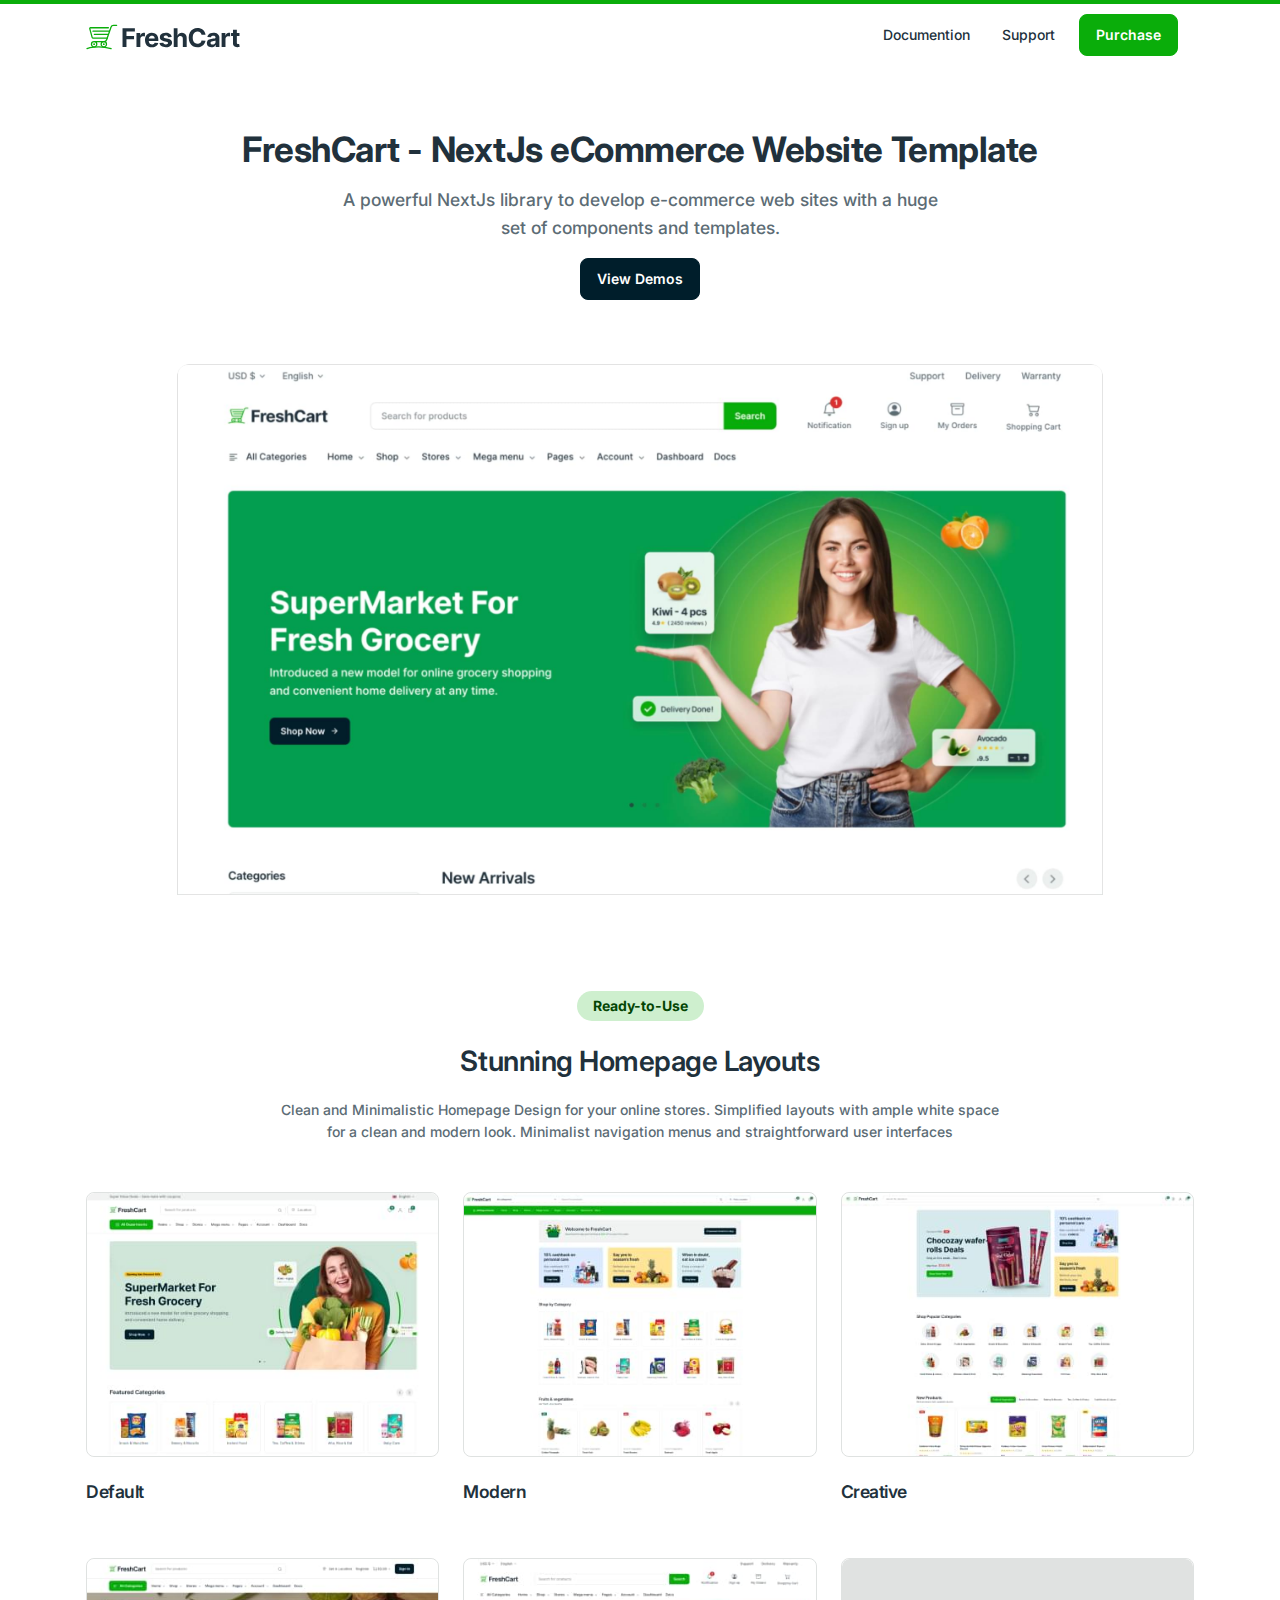
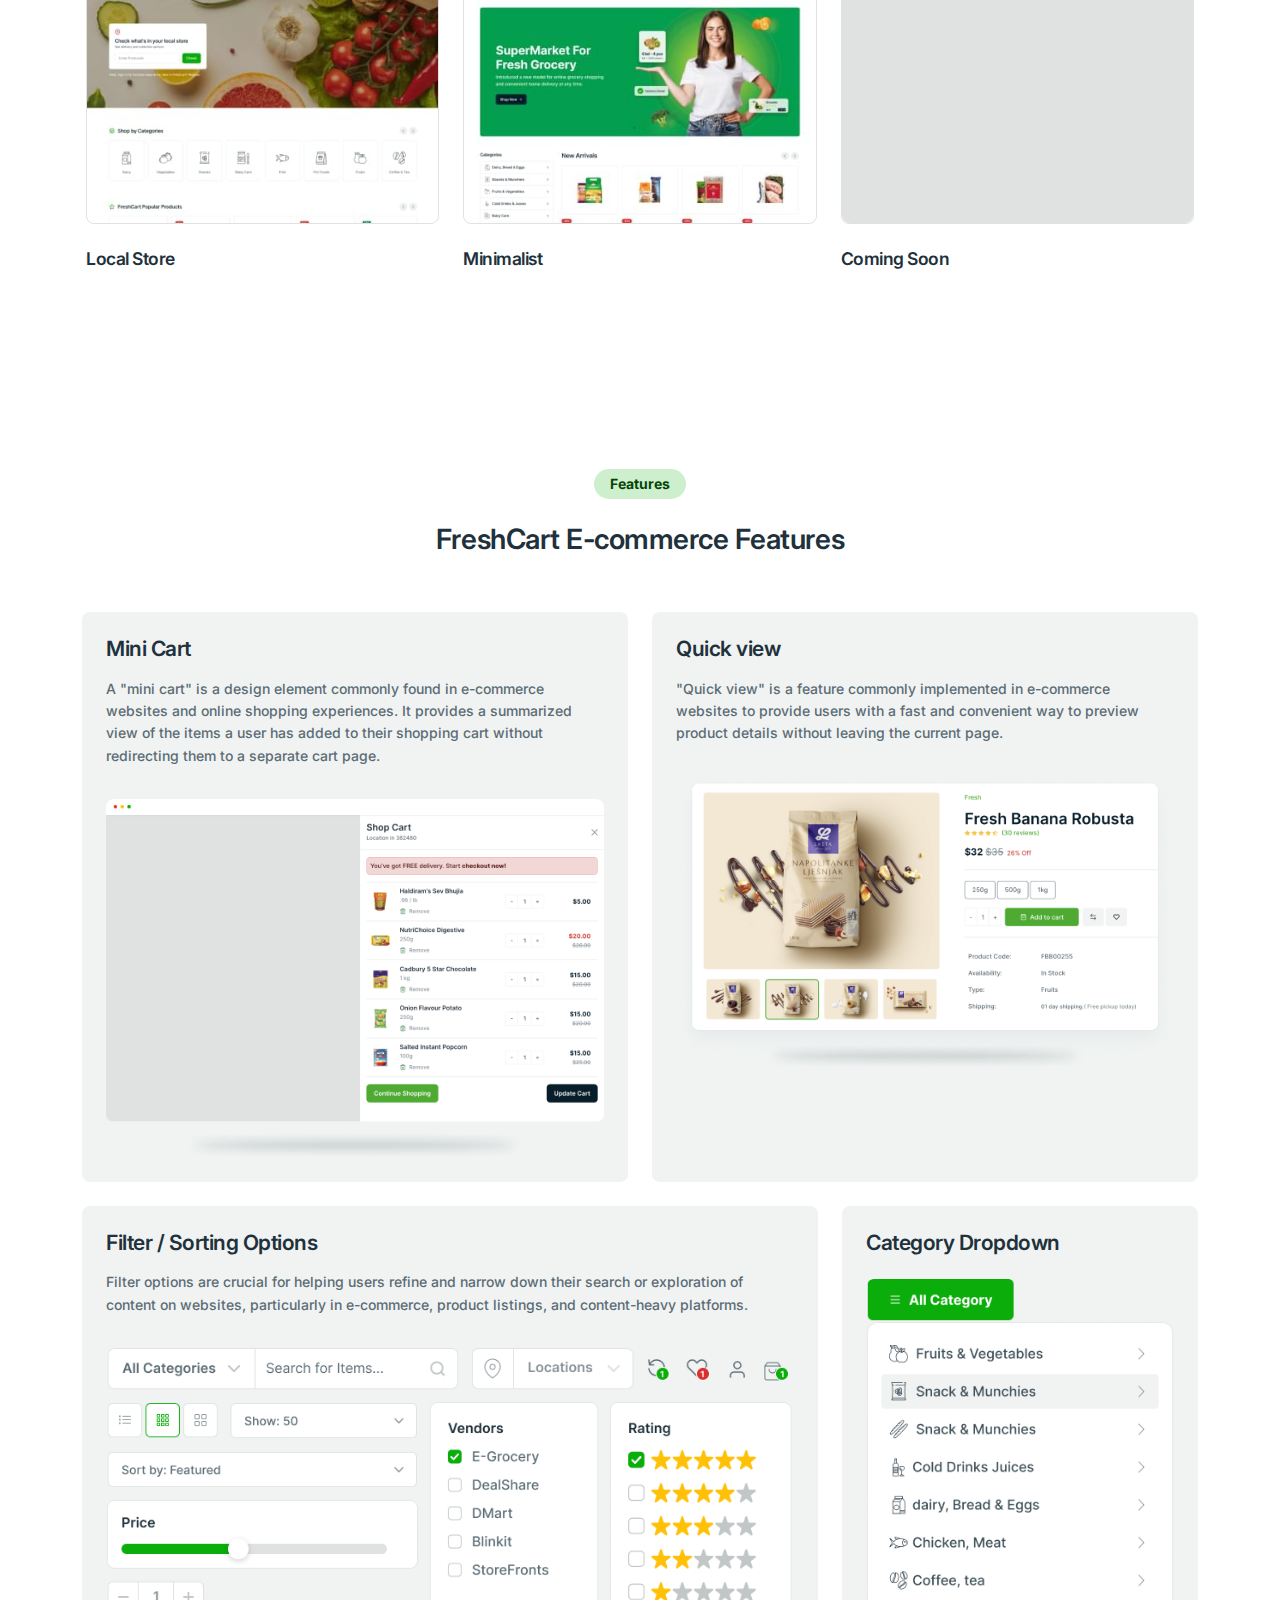
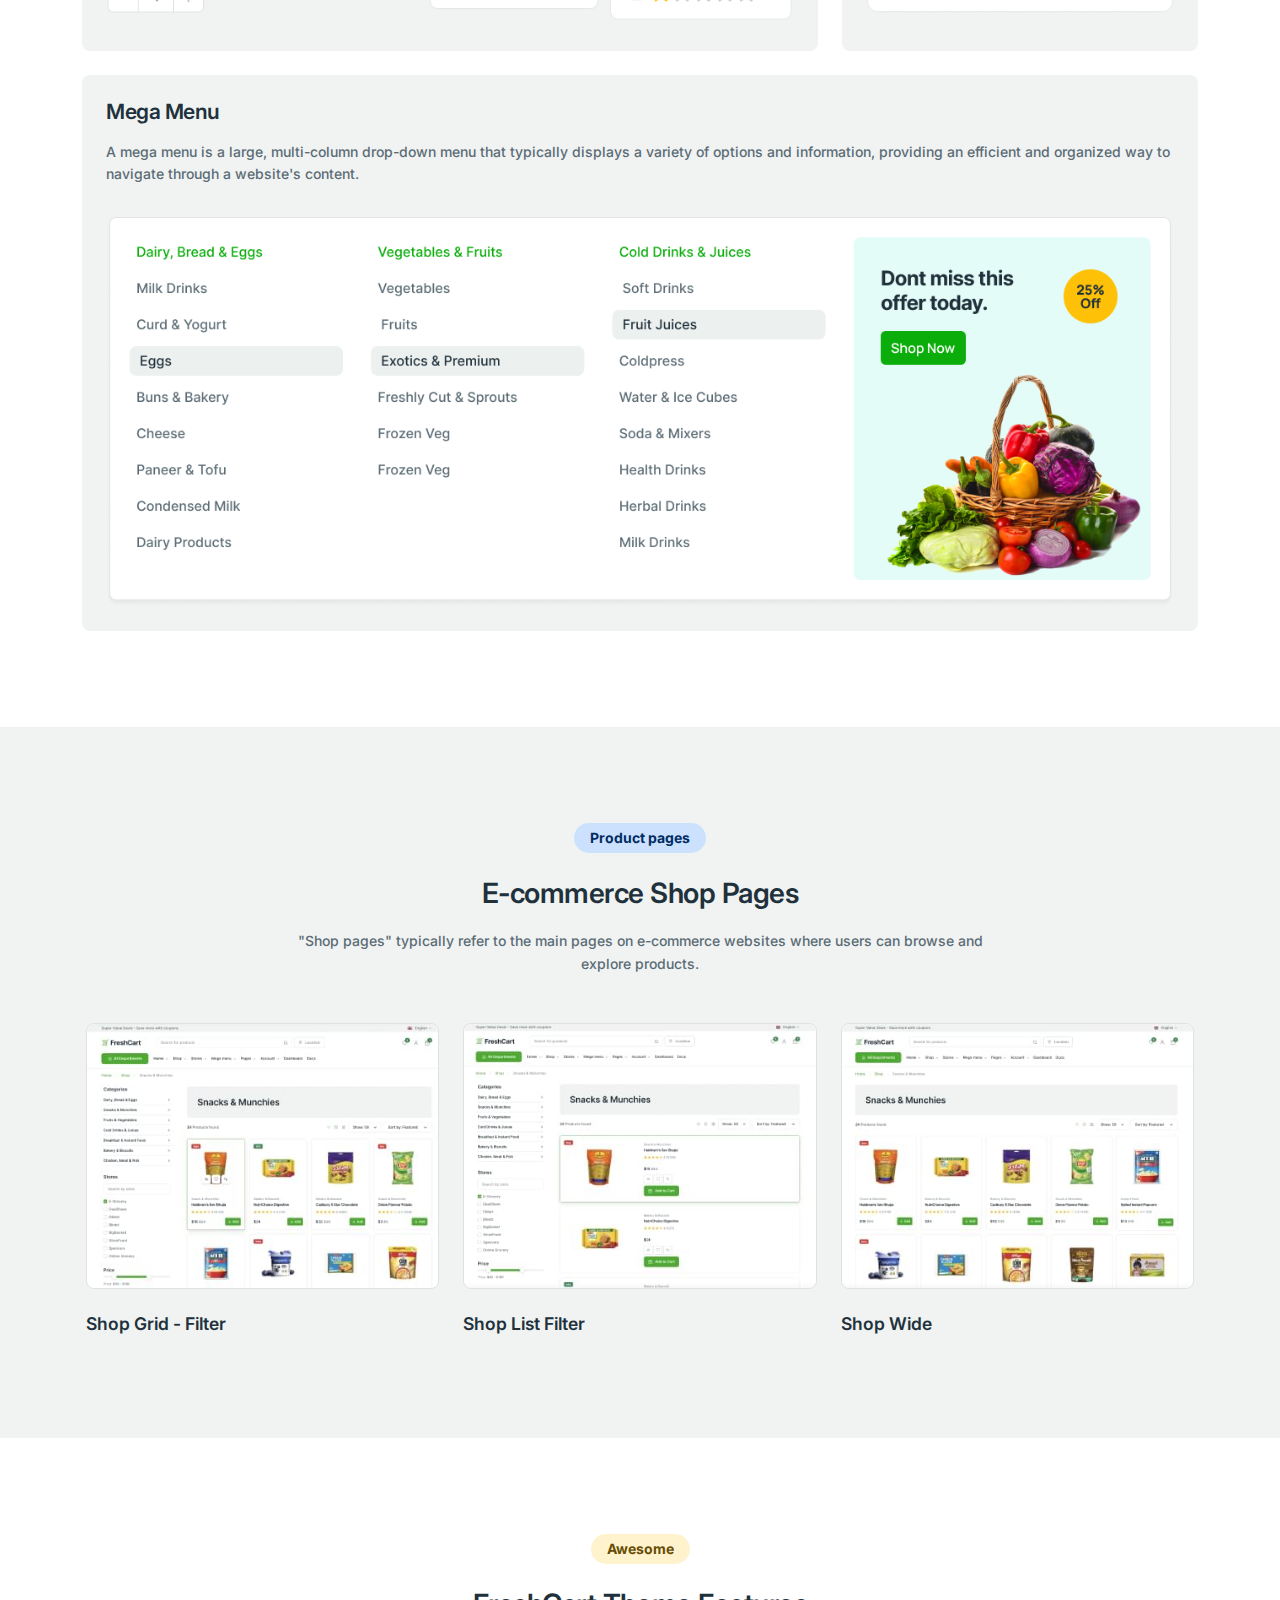
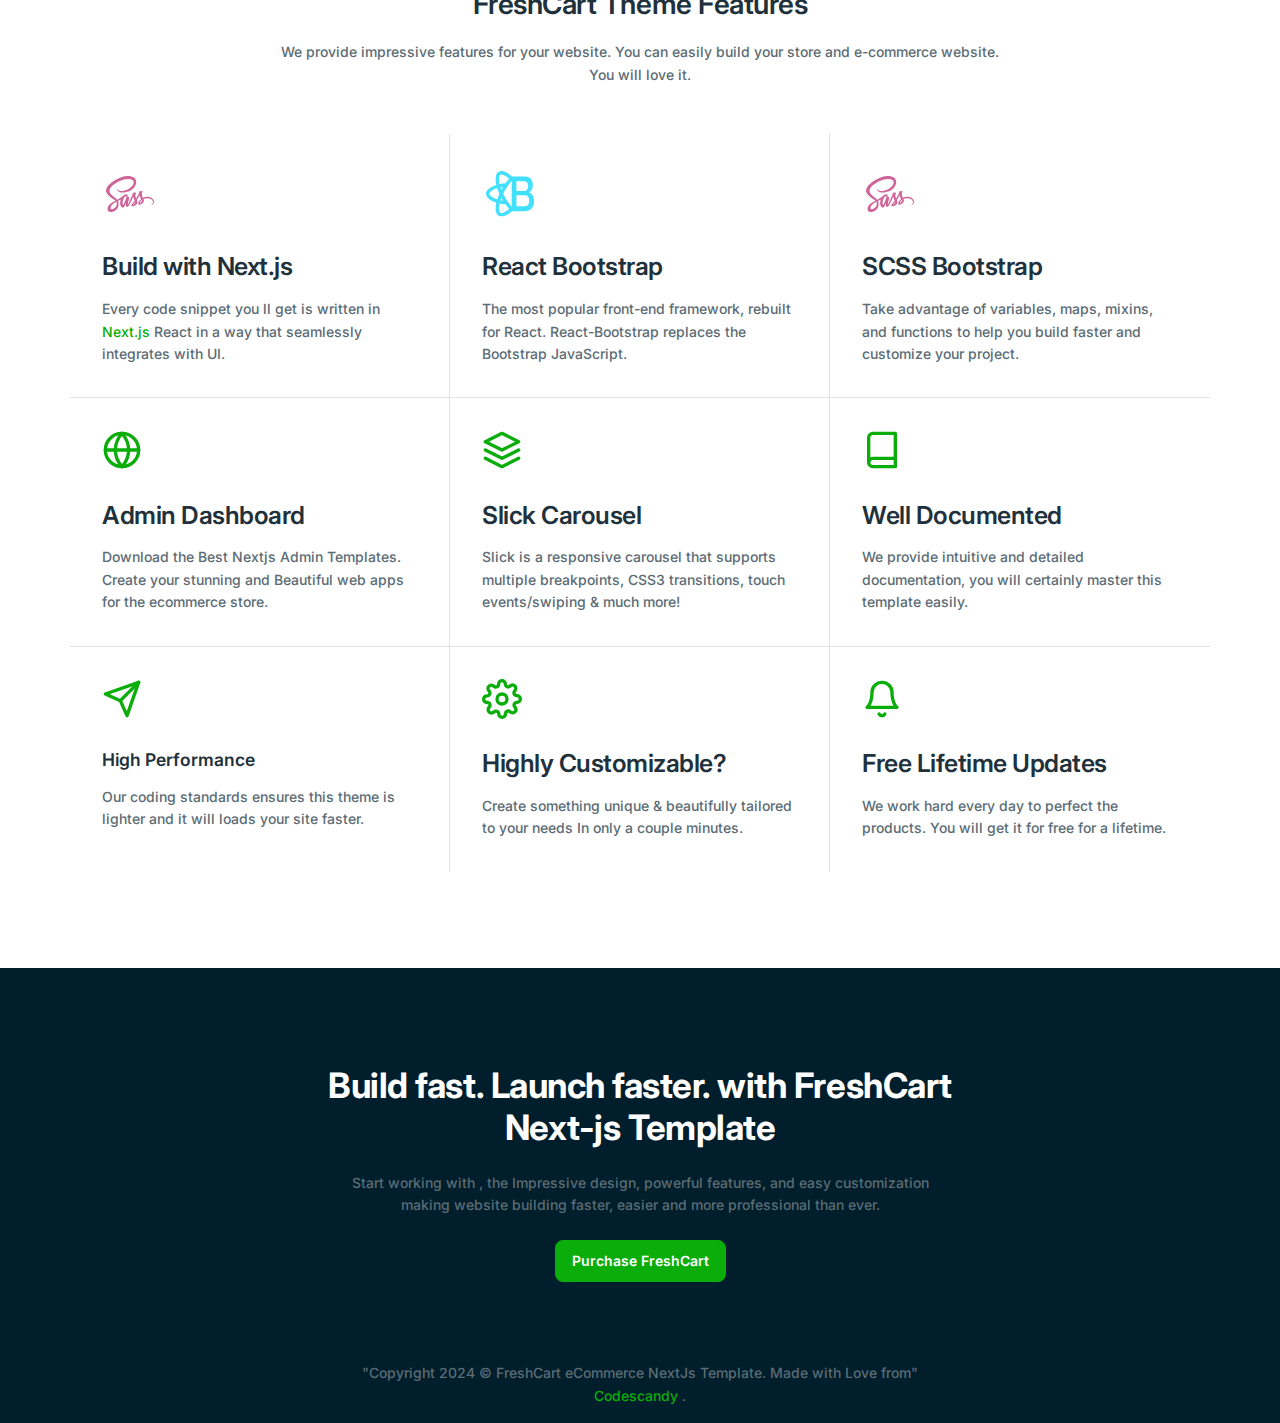
==== commit dffab037: "Updated: Collapse menu in mobile, Fixing bug toggle collapse button" ====
--- a/eCommerce_responsive/index.html
+++ b/eCommerce_responsive/index.html
@@ -12,12 +12,16 @@
 </head>
 <body>
     <header>
-        <nav class="navbar">
+        <nav class="navbar position-md-absolute">
             <div class="container px-0">
                 <a href="./index.html" class="navbar-brand">
                     <img src="../assets/freshcart-logo.svg" alt="freshcart">
                 </a>
-                <!-- <button></button> -->
+                <div class="collapse-btn">
+                    <div class="bar"></div>
+                    <div class="bar"></div>
+                    <div class="bar"></div>
+                </div>
                 <div class="navbar-collapse">
                     <ul class="navbar-nav">
                         <li class="nav-item">
@@ -26,18 +30,18 @@
                         <li class="nav-item">
                             <a href="#" class="nav-link">Support</a>
                         </li>
+                        <li class="nav-item">
+                            <a href="#" class="btn btn-primary">
+                                Purchase
+                            </a>
+                        </li>
                     </ul>
-                    <div>
-                        <a href="#" class="btn btn-primary">
-                            Purchase
-                        </a>
-                    </div>
                 </div>
             </div>
         </nav>
     </header>
     <main>
-        <section class="pt-md-15" style="background: url(https://freshcart-nextjs.codescandy.com/assets/images/overview/light-patten.svg) no-repeat; background-position: center; background-size: cover">
+        <section class="pt-10 pt-md-15 .pt-lg-16" style="background: url(https://freshcart-nextjs.codescandy.com/assets/images/overview/light-patten.svg) no-repeat; background-position: center; background-size: cover">
             <div class="container">
                 <div class="row gap-12 text-center">
                     <div class="offset-lg-1 col-lg-10 col-12">
@@ -538,5 +542,7 @@
             </div>
         </section>
     </footer>
+    <script src="https://ajax.googleapis.com/ajax/libs/jquery/3.6.0/jquery.min.js"></script>
+    <script src="script.js"></script>
 </body>
 </html>--- a/eCommerce_responsive/style.css
+++ b/eCommerce_responsive/style.css
@@ -39,7 +39,6 @@
 }
 .navbar {
     display: flex;
-    position: absolute;
     align-items: center;
     justify-content: space-between;
     width: 100%;
@@ -62,11 +61,29 @@
     font-size: 1.09375rem;
     margin-right: 1rem;
 }
+.nav-item {
+    display: flex;
+    align-items: center;   
+}
 .navbar-collapse {
     display: flex;
     flex-basis: auto;
     flex-grow: 1;
     align-items: center;
+}
+.bar {
+    height: 2px;
+    width: 20px;
+    background:rgba(10, 173, 10, 1);
+    margin: 5px 0;
+}
+.collapse-btn {
+    display: none;
+    cursor: pointer;
+}
+.navbar-collapse--open {
+    display: block;
+    width: 100%;
 }
 .collapse:not(.show) {
     display: none;
@@ -90,13 +107,25 @@
     font-size: 0.875rem;
     font-weight: 500;
 }
+.nav-link:hover {
+    color: #0aad0a;
+}
+.pt-10 {
+    padding-top: 3rem;
+}
 .btn-primary {
     --background-color: #0aad0a;
     --border-color: #0aad0a;
 }
+.btn-primary:hover {
+    background-color: #099309;
+}
 .btn-dark {
     --background-color: #001e2b;
     --border-color: #001e2b;
+}
+.btn-dark:hover {
+    background-color: #26404b;
 }
 .btn {
     display: inline-block; 
@@ -418,6 +447,9 @@
     }
 }
 @media (min-width: 768px){
+    .position-md-absolute {
+        position: absolute;
+    }
     .container {
         max-width: 720px;
     }
@@ -458,10 +490,24 @@
         margin-right: 6rem;
     }
 }
+@media (max-width: 768px){
+    .navbar-collapse {
+        display: none;
+        width: 100%;
+    }
+    .navbar-nav {
+        margin-left: 0;
+        justify-content: flex-start;
+        flex-direction: column;
+    }
+    .nav-item {
+        margin: .5rem 0 .5rem 0;
+    }
+    .collapse-btn {
+        display: block;
+    }
+}
 @media (min-width: 992px){
-    /* .offset-lg-1 {
-        margin-left: 8.3333333333%
-    } */
     .col-lg-10 {
         flex: 0 0 auto;
         width: 83.333333333%;
@@ -531,6 +577,9 @@
         margin-left: 1.5rem;
         margin-right: 1.5rem;
     }
+    .pt-lg-16 {
+        padding-top: 8rem;
+    }
 }
 @media (min-width: 1200px){
     .container {
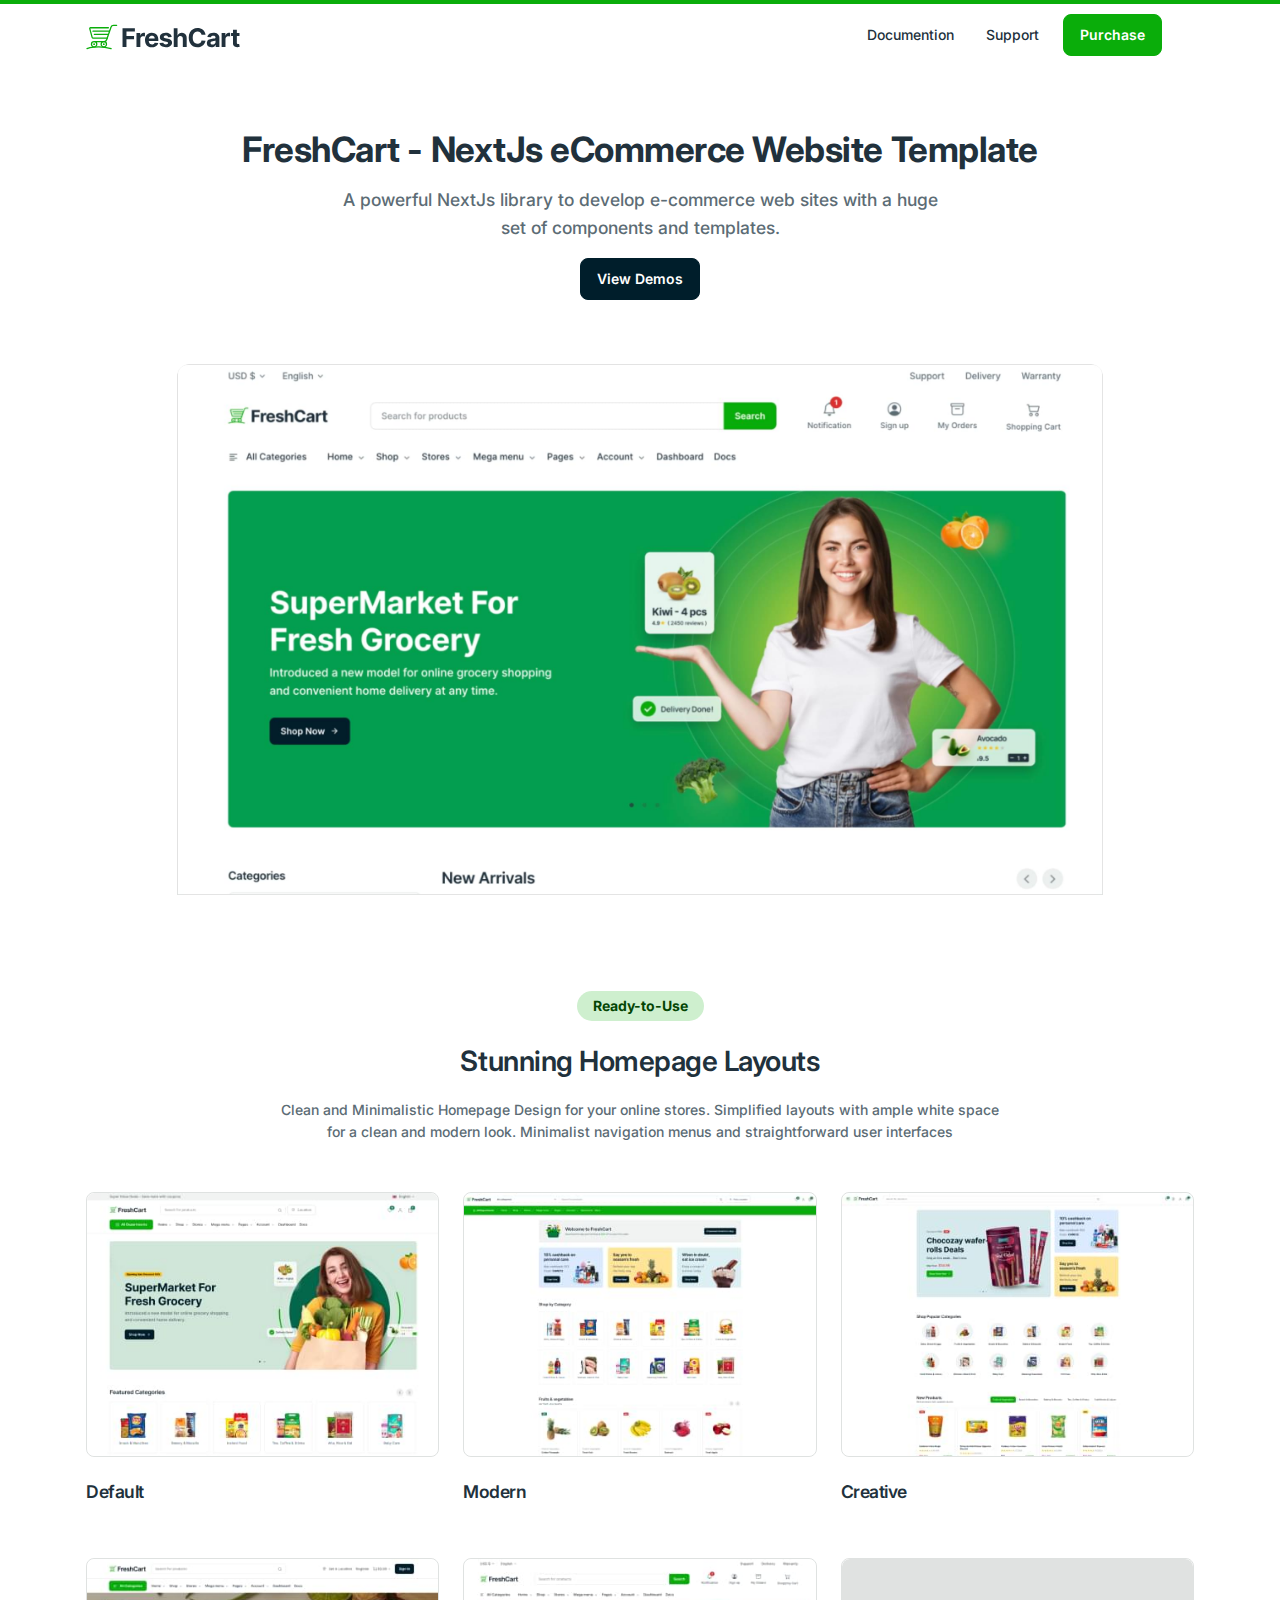
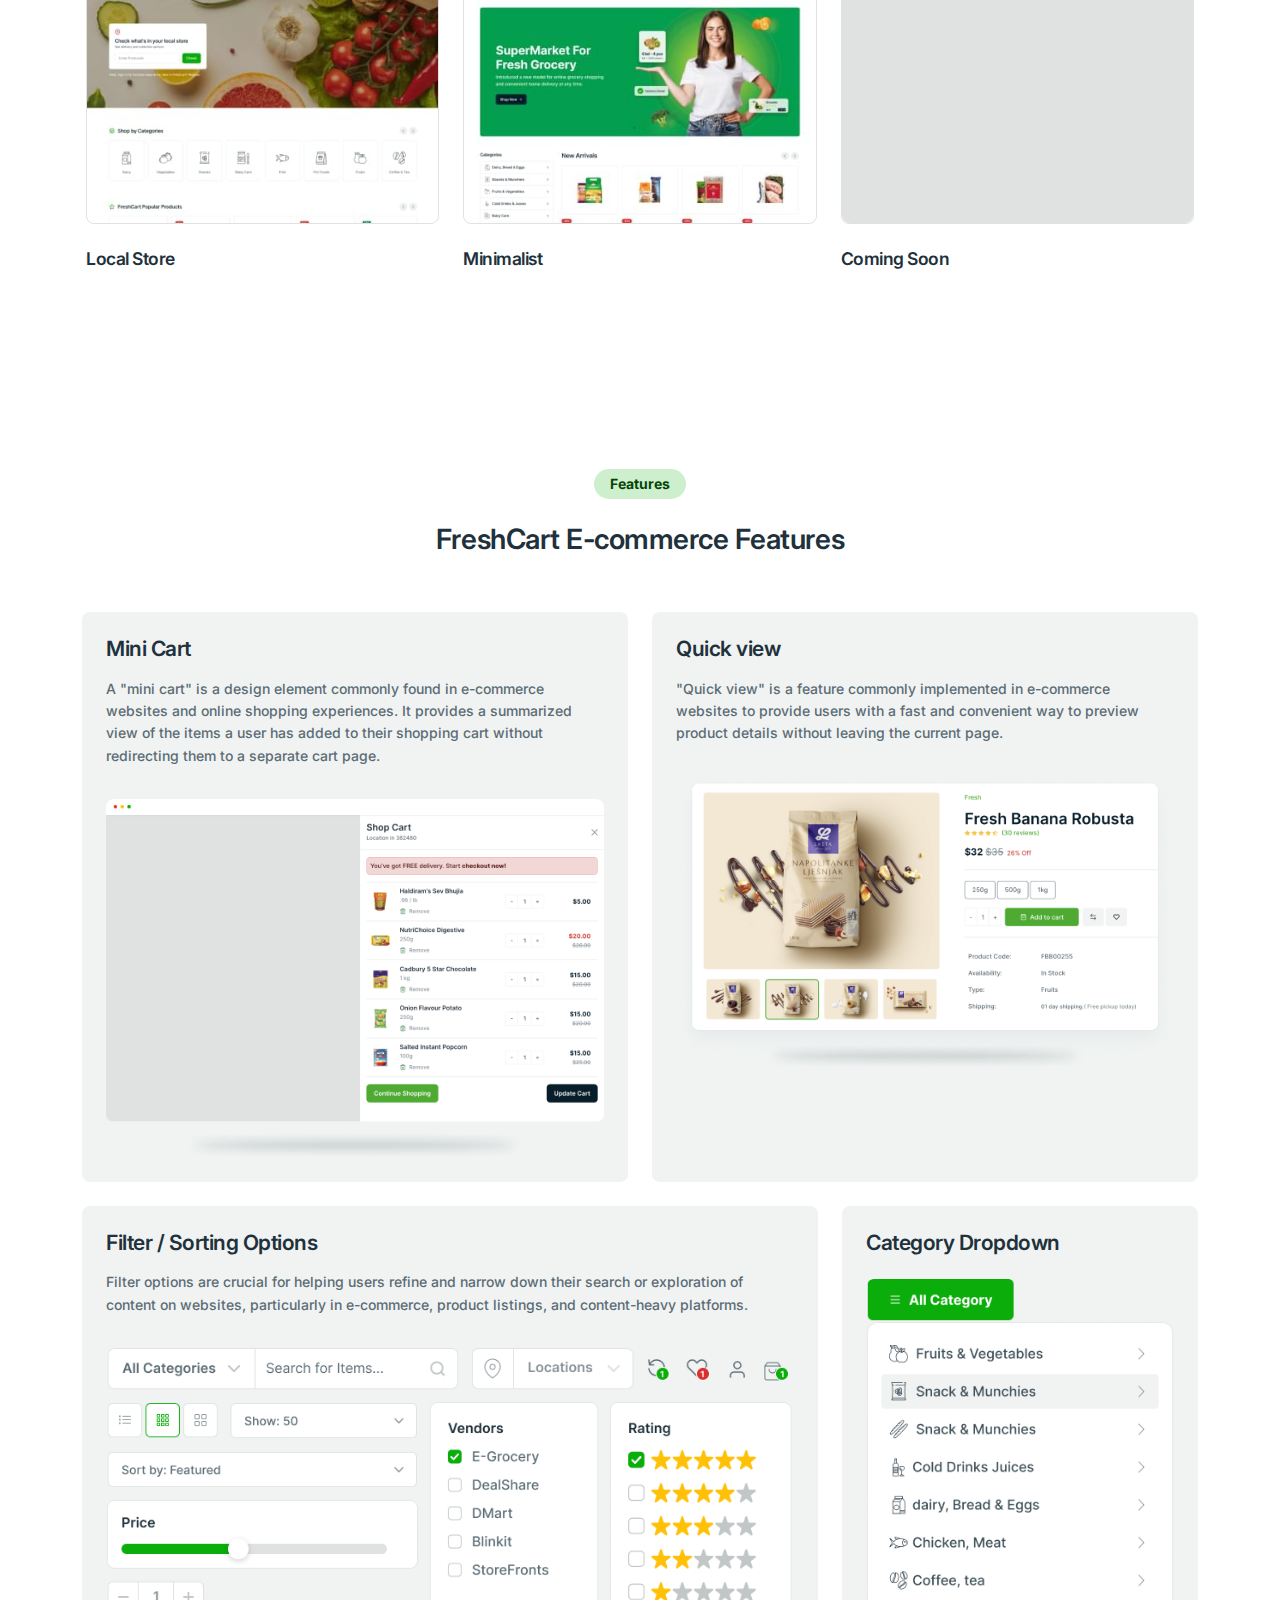
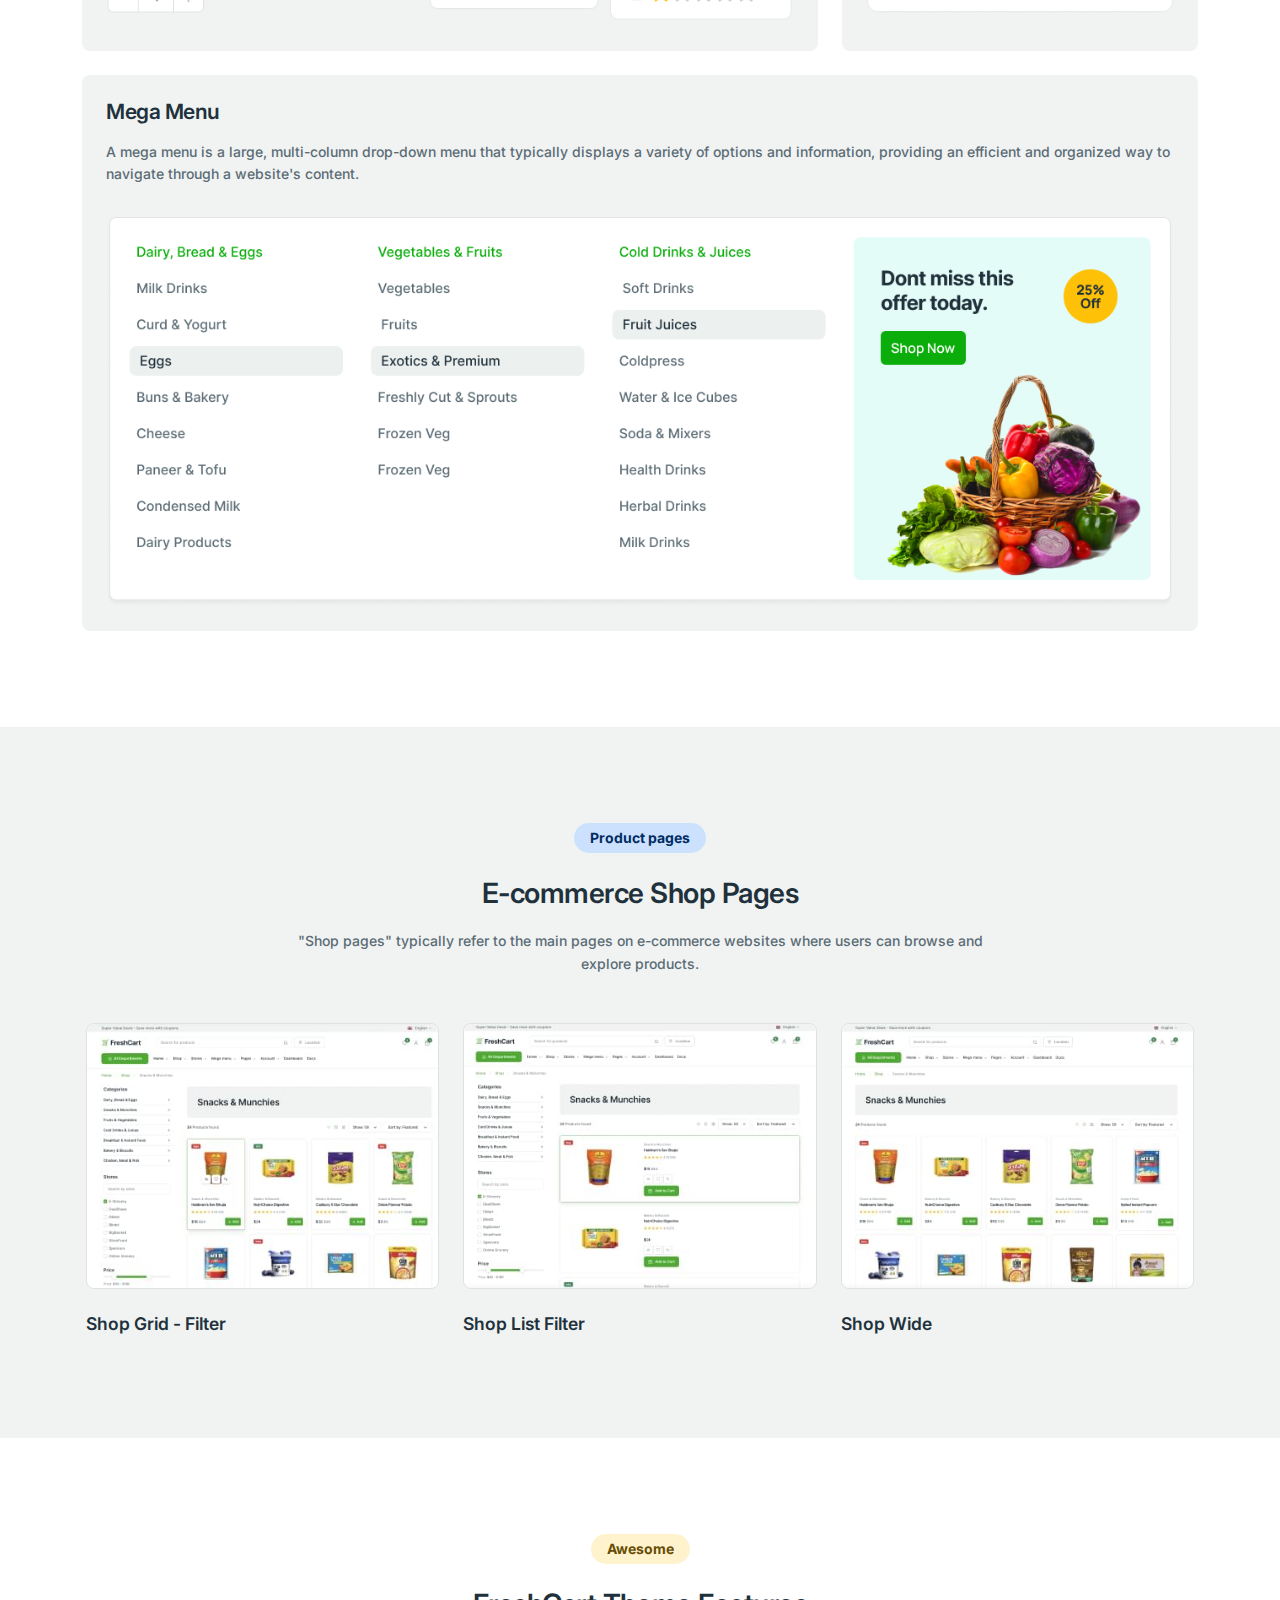
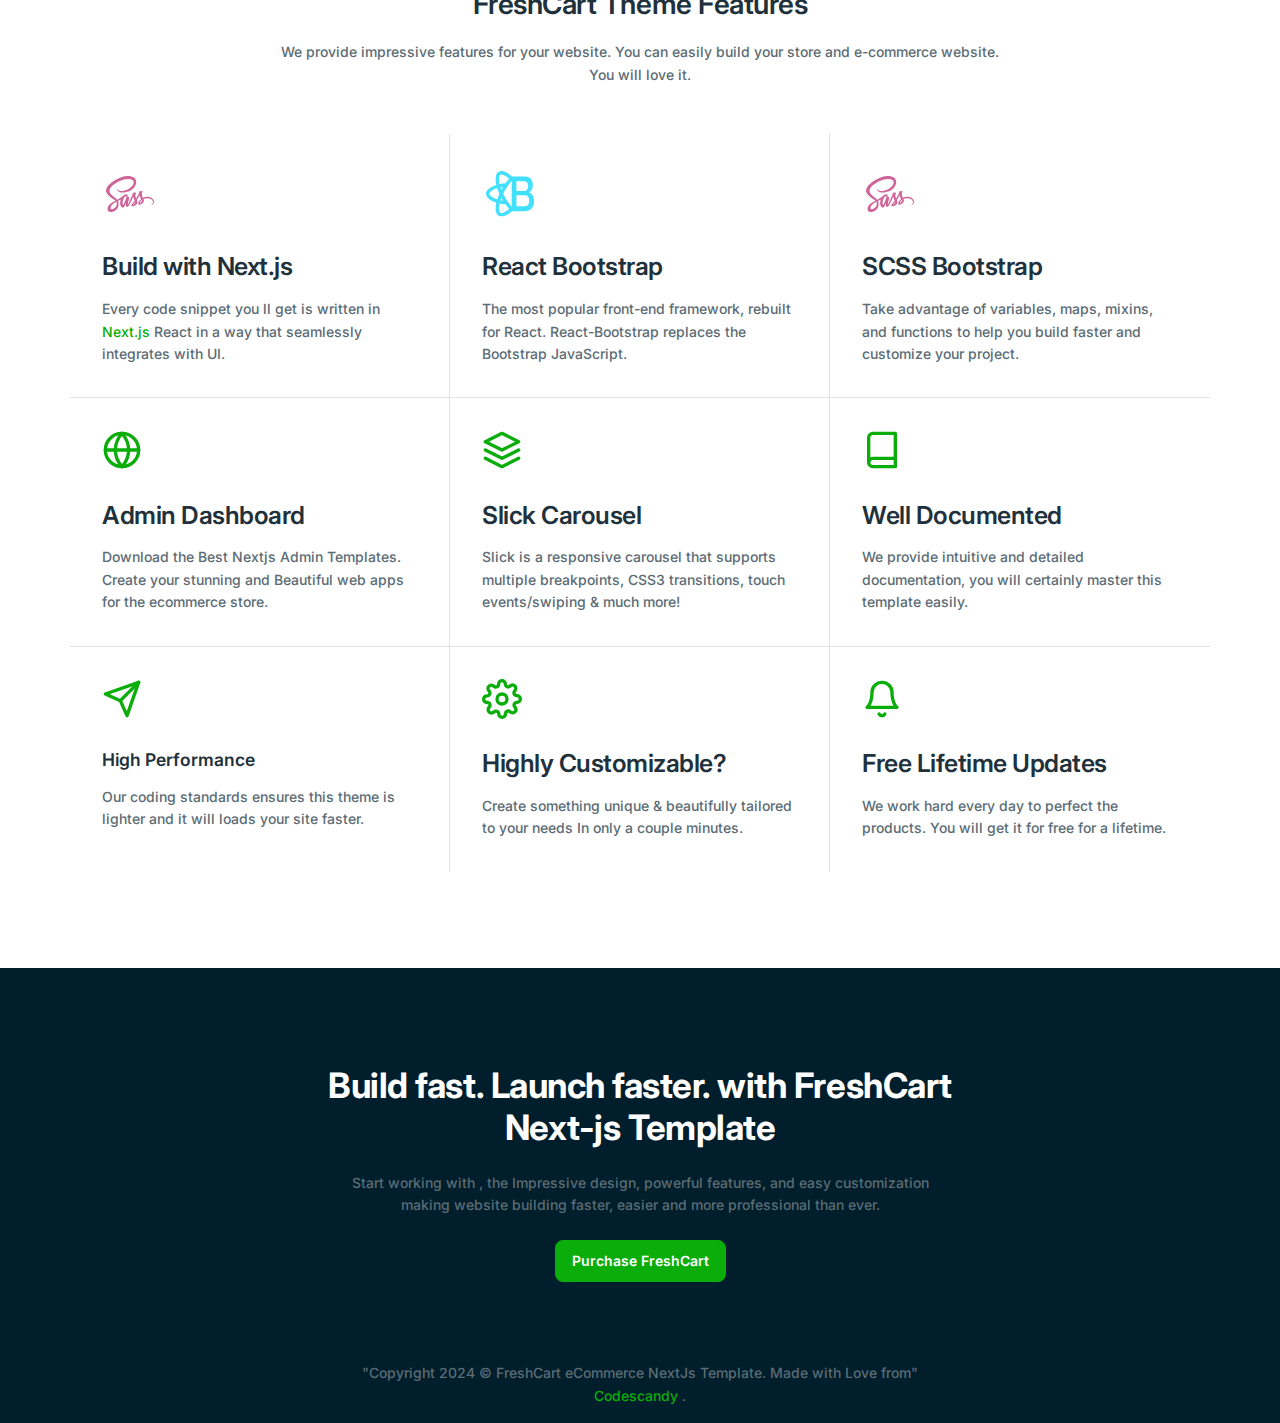
==== commit 546f40b4: "Completed: Build E-commerce website template with Responsive" ====
--- a/eCommerce_responsive/index.html
+++ b/eCommerce_responsive/index.html
@@ -31,7 +31,7 @@
                             <a href="#" class="nav-link">Support</a>
                         </li>
                         <li class="nav-item">
-                            <a href="#" class="btn btn-primary">
+                            <a href="#" class="btn btn-primary nav-link">
                                 Purchase
                             </a>
                         </li>
--- a/eCommerce_responsive/style.css
+++ b/eCommerce_responsive/style.css
@@ -70,6 +70,10 @@
     flex-basis: auto;
     flex-grow: 1;
     align-items: center;
+    transition: ease-in-out 0.5s;
+}
+ul {
+    list-style: none;
 }
 .bar {
     height: 2px;
@@ -80,10 +84,6 @@
 .collapse-btn {
     display: none;
     cursor: pointer;
-}
-.navbar-collapse--open {
-    display: block;
-    width: 100%;
 }
 .collapse:not(.show) {
     display: none;
@@ -106,8 +106,12 @@
     line-height: 1.8;
     font-size: 0.875rem;
     font-weight: 500;
+    transition: all 0.4s;
 }
 .nav-link:hover {
+    color: #0aad0a;
+}
+.nav-link:focus {
     color: #0aad0a;
 }
 .pt-10 {
@@ -436,6 +440,18 @@
 .md-0 {
     margin-bottom: 0;
 }
+.collapse-btn--open .bar:nth-child(1){
+    transform: translateY(7px) rotate(45deg);
+}
+.collapse-btn--open .bar:nth-child(2){
+    opacity: 0;
+}
+.collapse-btn--open .bar:nth-child(3){
+    transform: translateY(-7px) rotate(-45deg); 
+}
+.navbar-collapse--close {
+    display: none;
+}
 /* mobile first  */
 @media (min-width: 576px){
     .container {
@@ -491,6 +507,9 @@
     }
 }
 @media (max-width: 768px){
+    .collapse-btn {
+        display: block;
+    }
     .navbar-collapse {
         display: none;
         width: 100%;
@@ -506,8 +525,15 @@
     .collapse-btn {
         display: block;
     }
+    .navbar-collapse--open {
+        display: block;
+    }
 }
 @media (min-width: 992px){
+    .navbar-collapse {
+        display: flex;
+        width: 100%;
+    }
     .col-lg-10 {
         flex: 0 0 auto;
         width: 83.333333333%;
